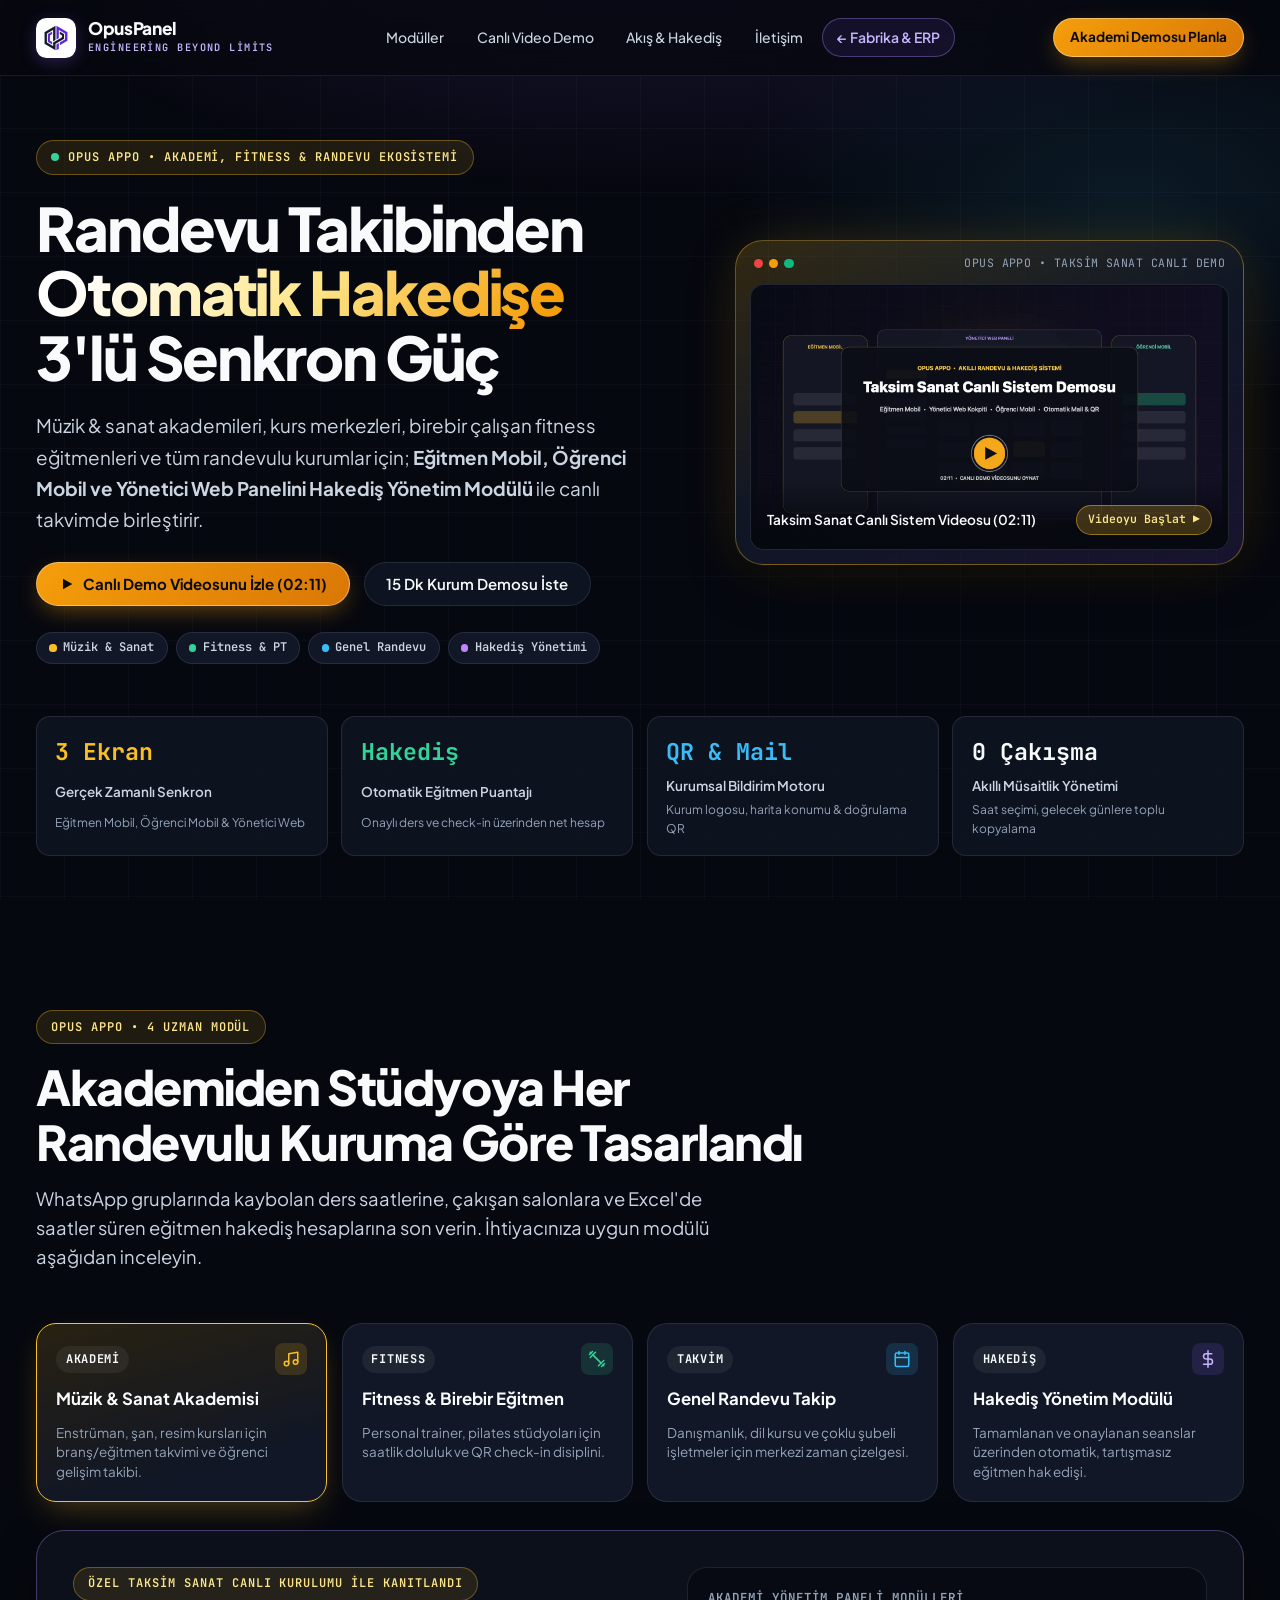
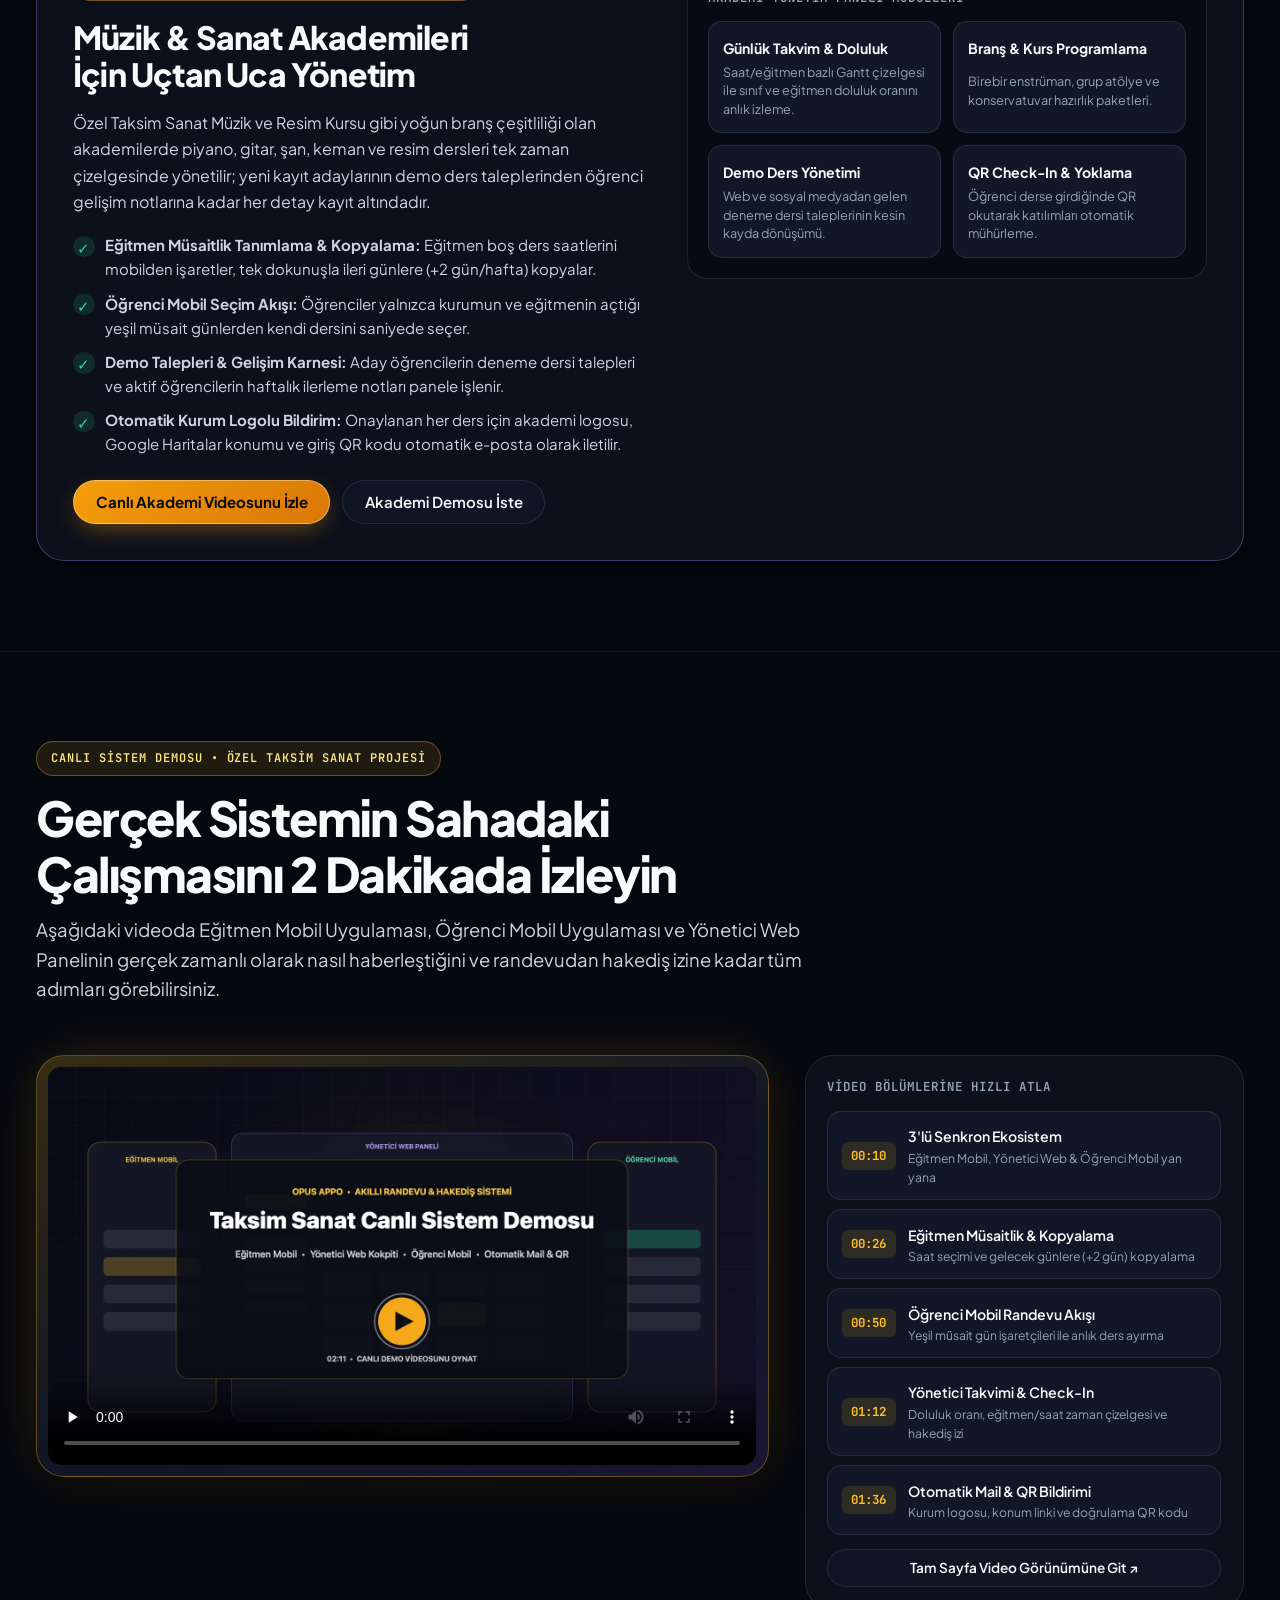
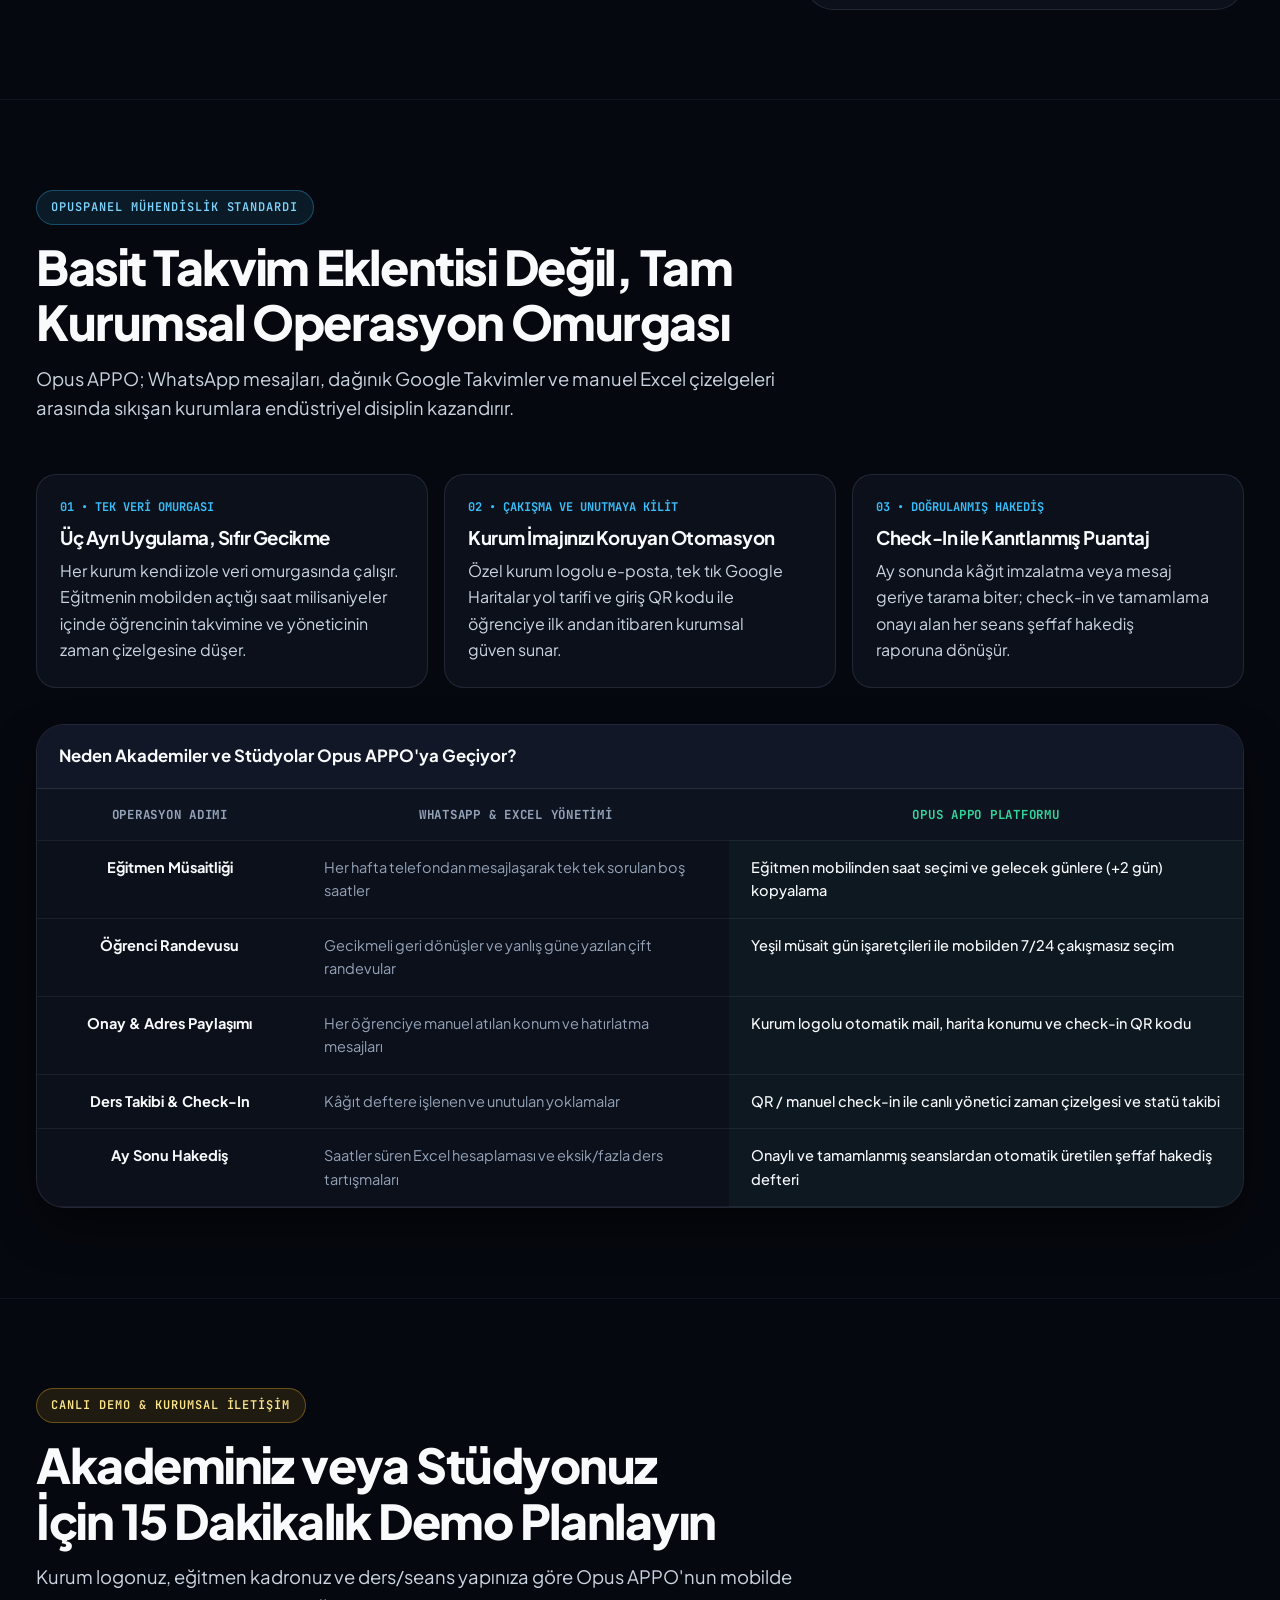
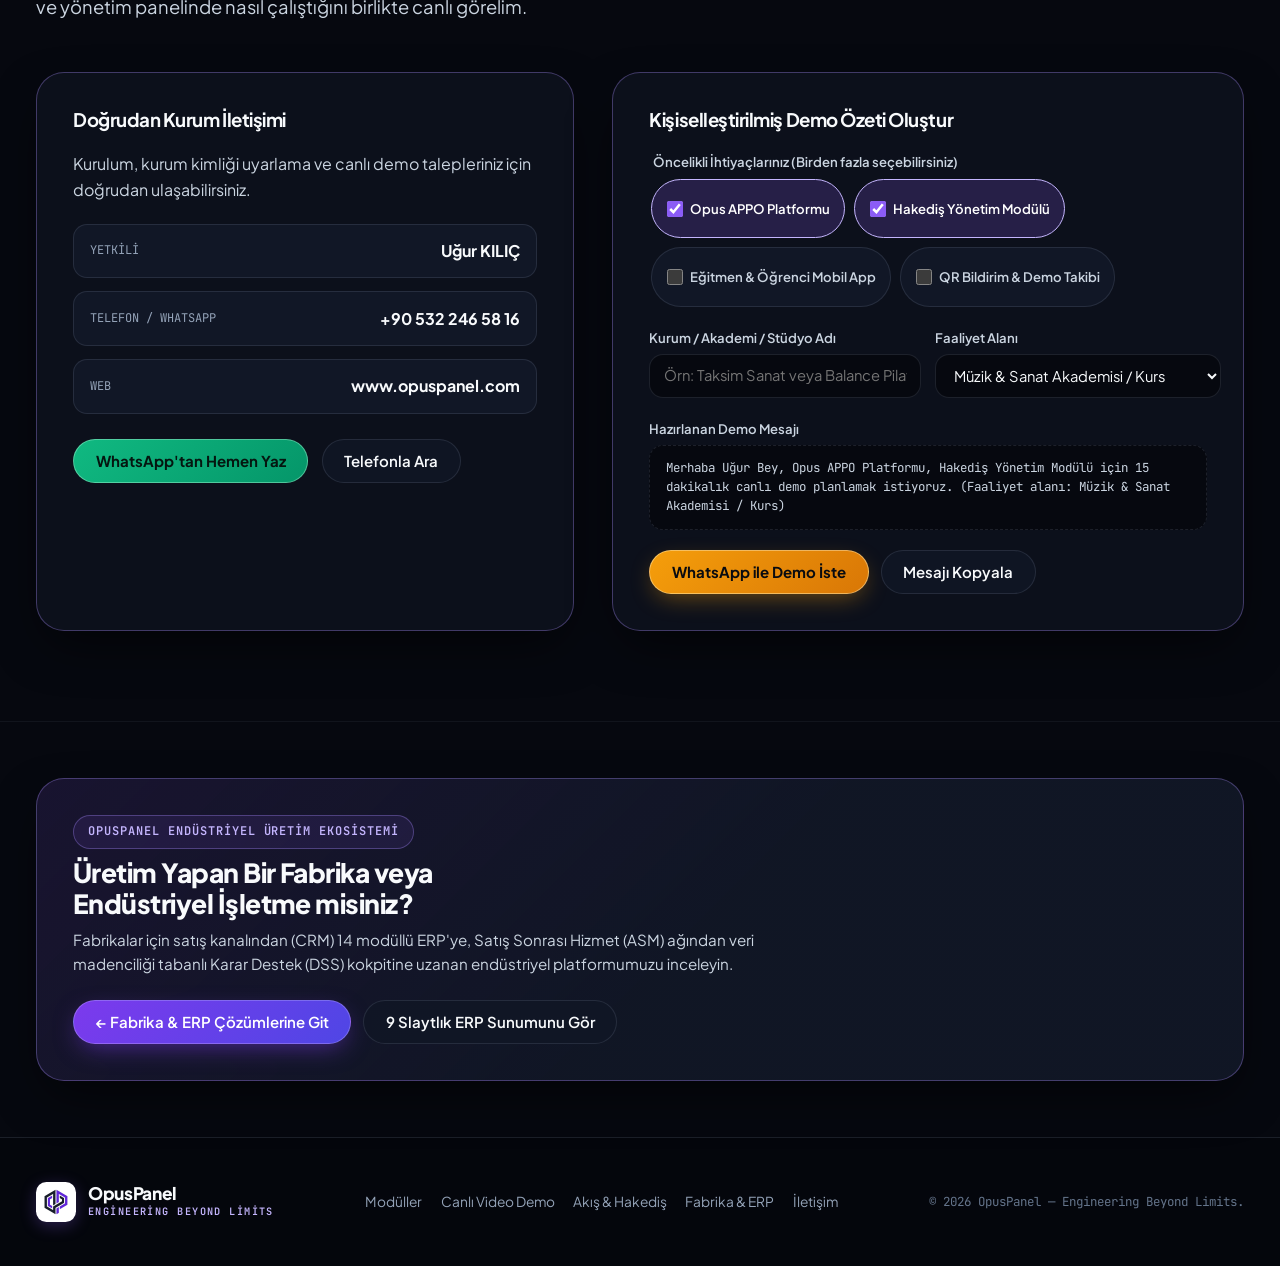
==== appo/index.html @ 7ba893b3 "Split factory ERP and Opus APPO landings, update slogan and architecture copy" ====
<!DOCTYPE html>
<html lang="tr">
<head>
  <meta charset="UTF-8">
  <meta name="viewport" content="width=device-width, initial-scale=1.0">
  <title>Opus APPO — Akademi, Fitness &amp; Kurumlar İçin Randevu ve Hakediş Platformu</title>
  <meta name="description" content="OpusPanel Opus APPO (Engineering Beyond Limits): Müzik ve sanat akademileri, kurslar, fitness eğitmenleri ve randevulu kurumlar için Eğitmen Mobil, Öğrenci Mobil, Yönetici Takvimi ve Hakediş Yönetim Modülü.">
  <meta name="theme-color" content="#06080f">
  <meta property="og:title" content="Opus APPO — Randevu Takibi &amp; Hakediş Platformu | OpusPanel">
  <meta property="og:description" content="Taksim Sanat canlı projesinde kanıtlanan 3 katmanlı senkron mimari: Eğitmen Mobil, Öğrenci Mobil, Yönetici Paneli ve Otomatik Hakediş.">
  <meta property="og:type" content="website">
  <meta property="og:image" content="/assets/appo-demo-poster.webp">

  <link rel="icon" type="image/png" href="/assets/opus-emblem.png">
  <link rel="apple-touch-icon" href="/assets/opus-emblem.png">

  <link rel="preconnect" href="https://fonts.googleapis.com">
  <link rel="preconnect" href="https://fonts.gstatic.com" crossorigin>
  <link rel="stylesheet" href="https://fonts.googleapis.com/css2?family=JetBrains+Mono:wght@500;600;700&amp;family=Plus+Jakarta+Sans:wght@500;600;700;800&amp;display=swap">
  <link rel="stylesheet" href="/styles.css">
</head>
<body>
  <a href="#main-content" class="skip-link visually-hidden">Ana içeriğe geç</a>

  <!-- Fixed Shrinking Header -->
  <header class="site-header" id="siteHeader">
    <div class="header-inner">
      <a href="/appo" class="brand" aria-label="OpusPanel Opus APPO Ana Sayfa">
        <span class="brand-emblem">
          <img src="/assets/opus-emblem.webp" alt="" width="512" height="512" decoding="async">
        </span>
        <span class="brand-copy">
          <span class="brand-name">OpusPanel</span>
          <span class="brand-tagline">Engineering Beyond Limits</span>
        </span>
      </a>

      <nav class="primary-nav" aria-label="Ana">
        <ul class="nav-list">
          <li><a href="#moduller" class="nav-link">Modüller</a></li>
          <li><a href="#video-demo" class="nav-link">Canlı Video Demo</a></li>
          <li><a href="#hakedis-mimarisi" class="nav-link">Akış &amp; Hakediş</a></li>
          <li><a href="#iletisim" class="nav-link">İletişim</a></li>
          <li><a href="/" class="nav-link nav-link--erp">← Fabrika &amp; ERP</a></li>
        </ul>
      </nav>

      <div class="header-actions">
        <a href="#iletisim" class="btn btn--amber btn--sm header-demo-btn">Akademi Demosu Planla</a>
        <button type="button" class="mobile-menu-btn" id="openMobileMenu" aria-label="Menüyü aç" aria-controls="mobileDrawer" aria-expanded="false">
          <svg width="22" height="22" viewBox="0 0 24 24" fill="none" stroke="currentColor" stroke-width="2" stroke-linecap="round" aria-hidden="true">
            <line x1="4" y1="7" x2="20" y2="7"></line>
            <line x1="4" y1="12" x2="20" y2="12"></line>
            <line x1="4" y1="17" x2="20" y2="17"></line>
          </svg>
        </button>
      </div>
    </div>
  </header>

  <!-- Mobile Navigation Drawer Dialog -->
  <dialog id="mobileDrawer" class="mobile-drawer" closedby="any" aria-labelledby="drawerTitle">
    <div class="drawer-head">
      <span id="drawerTitle" class="brand-name">Opus APPO Menü</span>
      <button type="button" class="btn btn--ghost btn--sm" id="closeMobileMenu" aria-label="Menüyü kapat">Kapat</button>
    </div>
    <nav aria-label="Mobil">
      <ul class="drawer-nav">
        <li><a href="#moduller" data-drawer-link>Opus APPO Modülleri <span>→</span></a></li>
        <li><a href="#video-demo" data-drawer-link>Taksim Sanat Canlı Video <span>→</span></a></li>
        <li><a href="#hakedis-mimarisi" data-drawer-link>3'lü Sistem &amp; Hakediş <span>→</span></a></li>
        <li><a href="#iletisim" data-drawer-link>15 Dk Canlı Demo <span>→</span></a></li>
        <li><a href="/" class="drawer-switch drawer-switch--erp" data-drawer-link>← Fabrika &amp; ERP Çözümleri <span>↗</span></a></li>
      </ul>
    </nav>
  </dialog>

  <main id="main-content" tabindex="-1">
    <!-- Hero Section -->
    <section class="hero" id="hero">
      <div class="container">
        <div class="hero-grid">
          <div class="hero-content">
            <div class="eyebrow eyebrow--amber">
              <span class="pulse-dot" aria-hidden="true"></span>
              <span>Opus APPO • Akademi, Fitness &amp; Randevu Ekosistemi</span>
            </div>

            <h1 class="hero-title">
              Randevu Takibinden <span class="gradient-text gradient-text--amber">Otomatik Hakedişe</span> 3'lü Senkron Güç
            </h1>

            <p class="hero-lead">
              Müzik &amp; sanat akademileri, kurs merkezleri, birebir çalışan fitness eğitmenleri ve tüm randevulu kurumlar için; <strong>Eğitmen Mobil, Öğrenci Mobil ve Yönetici Web Panelini Hakediş Yönetim Modülü</strong> ile canlı takvimde birleştirir.
            </p>

            <div class="hero-actions">
              <a href="#video-demo" class="btn btn--amber">
                <svg width="16" height="16" viewBox="0 0 24 24" fill="currentColor" aria-hidden="true">
                  <polygon points="6 4 20 12 6 20 6 4"></polygon>
                </svg>
                <span>Canlı Demo Videosunu İzle (02:11)</span>
              </a>
              <a href="#iletisim" class="btn btn--ghost">
                <span>15 Dk Kurum Demosu İste</span>
              </a>
            </div>

            <ul class="hero-solution-pills" aria-label="Opus APPO modül kısayolları">
              <li>
                <a href="#moduller" class="mini-pill" data-jump-solution="akademi">
                  <span class="mini-pill-dot" style="background: #fbbf24;" aria-hidden="true"></span>Müzik &amp; Sanat
                </a>
              </li>
              <li>
                <a href="#moduller" class="mini-pill" data-jump-solution="fitness">
                  <span class="mini-pill-dot" style="background: #34d399;" aria-hidden="true"></span>Fitness &amp; PT
                </a>
              </li>
              <li>
                <a href="#moduller" class="mini-pill" data-jump-solution="randevu">
                  <span class="mini-pill-dot" style="background: #38bdf8;" aria-hidden="true"></span>Genel Randevu
                </a>
              </li>
              <li>
                <a href="#moduller" class="mini-pill" data-jump-solution="hakedis">
                  <span class="mini-pill-dot" style="background: #c084fc;" aria-hidden="true"></span>Hakediş Yönetimi
                </a>
              </li>
            </ul>
          </div>

          <div class="hero-stage">
            <div class="hero-frame hero-frame--amber">
              <div class="hero-frame-bar">
                <div class="window-dots" aria-hidden="true">
                  <span></span><span></span><span></span>
                </div>
                <span class="frame-caption">OPUS APPO • TAKSİM SANAT CANLI DEMO</span>
              </div>
              <button type="button" class="hero-slide-trigger" id="heroPlayAppo" aria-label="Taksim Sanat Opus APPO demo videosunu oynat">
                <img
                  src="/assets/appo-demo-poster.webp"
                  alt="Özel Taksim Sanat Müzik ve Resim Kursu için çalışan Opus APPO Yönetici Web Paneli, Eğitmen Mobil ve Öğrenci Mobil ekranları"
                  width="1600"
                  height="900"
                  fetchpriority="high"
                  loading="eager"
                  decoding="sync"
                >
                <span class="hero-slide-overlay">
                  <span class="hero-slide-overlay-label">Taksim Sanat Canlı Sistem Videosu (02:11)</span>
                  <span class="hero-slide-overlay-tag hero-slide-overlay-tag--amber">Videoyu Başlat ▶</span>
                </span>
              </button>
            </div>
          </div>
        </div>

        <!-- Academy Telemetry Strip -->
        <ul class="telemetry-strip" aria-label="Opus APPO öne çıkan yetenekler">
          <li class="telemetry-card">
            <span class="telemetry-val" style="color: var(--opus-amber);">3 Ekran</span>
            <span class="telemetry-label">Gerçek Zamanlı Senkron</span>
            <span class="telemetry-sub">Eğitmen Mobil, Öğrenci Mobil &amp; Yönetici Web</span>
          </li>
          <li class="telemetry-card">
            <span class="telemetry-val" style="color: var(--opus-emerald);">Hakediş</span>
            <span class="telemetry-label">Otomatik Eğitmen Puantajı</span>
            <span class="telemetry-sub">Onaylı ders ve check-in üzerinden net hesap</span>
          </li>
          <li class="telemetry-card">
            <span class="telemetry-val" style="color: var(--opus-cyan);">QR &amp; Mail</span>
            <span class="telemetry-label">Kurumsal Bildirim Motoru</span>
            <span class="telemetry-sub">Kurum logosu, harita konumu &amp; doğrulama QR</span>
          </li>
          <li class="telemetry-card">
            <span class="telemetry-val">0 Çakışma</span>
            <span class="telemetry-label">Akıllı Müsaitlik Yönetimi</span>
            <span class="telemetry-sub">Saat seçimi, gelecek günlere toplu kopyalama</span>
          </li>
        </ul>
      </div>
    </section>

    <!-- Modüller & Kullanım Senaryoları Section -->
    <section class="section" id="moduller">
      <div class="container">
        <header class="section-header reveal-on-scroll">
          <div class="eyebrow eyebrow--amber">Opus APPO • 4 Uzman Modül</div>
          <h2 class="section-title">Akademiden Stüdyoya Her Randevulu Kuruma Göre Tasarlandı</h2>
          <p class="section-lead">
            WhatsApp gruplarında kaybolan ders saatlerine, çakışan salonlara ve Excel'de saatler süren eğitmen hakediş hesaplarına son verin. İhtiyacınıza uygun modülü aşağıdan inceleyin.
          </p>
        </header>

        <div class="solutions-grid" role="tablist" aria-label="Opus APPO Modülleri">
          <button type="button" class="solution-tab" role="tab" id="tab-akademi" aria-selected="true" aria-controls="panel-akademi" data-solution="akademi" data-accent="amber">
            <span class="solution-tab-top">
              <span class="solution-code">AKADEMİ</span>
              <span class="solution-tab-icon" aria-hidden="true">
                <svg width="18" height="18" viewBox="0 0 24 24" fill="none" stroke="currentColor" stroke-width="2" stroke-linecap="round" stroke-linejoin="round"><path d="M9 18V5l12-2v13"/><circle cx="6" cy="18" r="3"/><circle cx="18" cy="16" r="3"/></svg>
              </span>
            </span>
            <span class="solution-tab-title">Müzik &amp; Sanat Akademisi</span>
            <span class="solution-tab-desc">Enstrüman, şan, resim kursları için branş/eğitmen takvimi ve öğrenci gelişim takibi.</span>
          </button>

          <button type="button" class="solution-tab" role="tab" id="tab-fitness" aria-selected="false" aria-controls="panel-fitness" data-solution="fitness" data-accent="emerald">
            <span class="solution-tab-top">
              <span class="solution-code">FITNESS</span>
              <span class="solution-tab-icon" aria-hidden="true">
                <svg width="18" height="18" viewBox="0 0 24 24" fill="none" stroke="currentColor" stroke-width="2" stroke-linecap="round" stroke-linejoin="round"><path d="M6.5 6.5 17.5 17.5"/><path d="m21 21-1-1"/><path d="m3 3 1 1"/><path d="m18 22 4-4"/><path d="m2 6 4-4"/><path d="m3 10 7-7"/><path d="m14 21 7-7"/></svg>
              </span>
            </span>
            <span class="solution-tab-title">Fitness &amp; Birebir Eğitmen</span>
            <span class="solution-tab-desc">Personal trainer, pilates stüdyoları için saatlik doluluk ve QR check-in disiplini.</span>
          </button>

          <button type="button" class="solution-tab" role="tab" id="tab-randevu" aria-selected="false" aria-controls="panel-randevu" data-solution="randevu" data-accent="cyan">
            <span class="solution-tab-top">
              <span class="solution-code">TAKVİM</span>
              <span class="solution-tab-icon" aria-hidden="true">
                <svg width="18" height="18" viewBox="0 0 24 24" fill="none" stroke="currentColor" stroke-width="2" stroke-linecap="round" stroke-linejoin="round"><rect x="3" y="4" width="18" height="18" rx="2"/><line x1="16" y1="2" x2="16" y2="6"/><line x1="8" y1="2" x2="8" y2="6"/><line x1="3" y1="10" x2="21" y2="10"/></svg>
              </span>
            </span>
            <span class="solution-tab-title">Genel Randevu Takip</span>
            <span class="solution-tab-desc">Danışmanlık, dil kursu ve çoklu şubeli işletmeler için merkezi zaman çizelgesi.</span>
          </button>

          <button type="button" class="solution-tab" role="tab" id="tab-hakedis" aria-selected="false" aria-controls="panel-hakedis" data-solution="hakedis" data-accent="violet">
            <span class="solution-tab-top">
              <span class="solution-code">HAKEDİŞ</span>
              <span class="solution-tab-icon" aria-hidden="true">
                <svg width="18" height="18" viewBox="0 0 24 24" fill="none" stroke="currentColor" stroke-width="2" stroke-linecap="round" stroke-linejoin="round"><line x1="12" y1="1" x2="12" y2="23"/><path d="M17 5H9.5a3.5 3.5 0 0 0 0 7h5a3.5 3.5 0 0 1 0 7H6"/></svg>
              </span>
            </span>
            <span class="solution-tab-title">Hakediş Yönetim Modülü</span>
            <span class="solution-tab-desc">Tamamlanan ve onaylanan seanslar üzerinden otomatik, tartışmasız eğitmen hak edişi.</span>
          </button>
        </div>

        <!-- Tabpanels -->
        <article class="blueprint-panel" role="tabpanel" id="panel-akademi" aria-labelledby="tab-akademi">
          <div class="blueprint-grid">
            <div class="blueprint-info">
              <div class="eyebrow eyebrow--amber">Özel Taksim Sanat Canlı Kurulumu ile Kanıtlandı</div>
              <h3 class="blueprint-title">Müzik &amp; Sanat Akademileri İçin Uçtan Uca Yönetim</h3>
              <p class="blueprint-summary">
                Özel Taksim Sanat Müzik ve Resim Kursu gibi yoğun branş çeşitliliği olan akademilerde piyano, gitar, şan, keman ve resim dersleri tek zaman çizelgesinde yönetilir; yeni kayıt adaylarının demo ders taleplerinden öğrenci gelişim notlarına kadar her detay kayıt altındadır.
              </p>
              <ul class="blueprint-features">
                <li><span class="check-mark" aria-hidden="true">✓</span><span><strong>Eğitmen Müsaitlik Tanımlama &amp; Kopyalama:</strong> Eğitmen boş ders saatlerini mobilden işaretler, tek dokunuşla ileri günlere (+2 gün/hafta) kopyalar.</span></li>
                <li><span class="check-mark" aria-hidden="true">✓</span><span><strong>Öğrenci Mobil Seçim Akışı:</strong> Öğrenciler yalnızca kurumun ve eğitmenin açtığı yeşil müsait günlerden kendi dersini saniyede seçer.</span></li>
                <li><span class="check-mark" aria-hidden="true">✓</span><span><strong>Demo Talepleri &amp; Gelişim Karnesi:</strong> Aday öğrencilerin deneme dersi talepleri ve aktif öğrencilerin haftalık ilerleme notları panele işlenir.</span></li>
                <li><span class="check-mark" aria-hidden="true">✓</span><span><strong>Otomatik Kurum Logolu Bildirim:</strong> Onaylanan her ders için akademi logosu, Google Haritalar konumu ve giriş QR kodu otomatik e-posta olarak iletilir.</span></li>
              </ul>
              <div class="blueprint-actions">
                <a href="#video-demo" class="btn btn--amber">Canlı Akademi Videosunu İzle</a>
                <a href="#iletisim" class="btn btn--ghost" data-select-demo="Opus APPO Platformu">Akademi Demosu İste</a>
              </div>
            </div>
            <div class="blueprint-modules-box">
              <div class="blueprint-modules-heading">Akademi Yönetim Paneli Modülleri</div>
              <div class="module-cards">
                <div class="module-mini">
                  <div class="module-mini-title">Günlük Takvim &amp; Doluluk</div>
                  <div class="module-mini-text">Saat/eğitmen bazlı Gantt çizelgesi ile sınıf ve eğitmen doluluk oranını anlık izleme.</div>
                </div>
                <div class="module-mini">
                  <div class="module-mini-title">Branş &amp; Kurs Programlama</div>
                  <div class="module-mini-text">Birebir enstrüman, grup atölye ve konservatuvar hazırlık paketleri.</div>
                </div>
                <div class="module-mini">
                  <div class="module-mini-title">Demo Ders Yönetimi</div>
                  <div class="module-mini-text">Web ve sosyal medyadan gelen deneme dersi taleplerinin kesin kayda dönüşümü.</div>
                </div>
                <div class="module-mini">
                  <div class="module-mini-title">QR Check-In &amp; Yoklama</div>
                  <div class="module-mini-text">Öğrenci derse girdiğinde QR okutarak katılımları otomatik mühürleme.</div>
                </div>
              </div>
            </div>
          </div>
        </article>

        <article class="blueprint-panel" role="tabpanel" id="panel-fitness" aria-labelledby="tab-fitness" hidden>
          <div class="blueprint-grid">
            <div class="blueprint-info">
              <div class="eyebrow eyebrow--emerald">Personal Trainer &amp; Reformer Stüdyoları</div>
              <h3 class="blueprint-title">Fitness Eğitmenleri &amp; Stüdyolar İçin Akıllı Seans Takibi</h3>
              <p class="blueprint-summary">
                Birebir antrenman ve reformer pilates stüdyolarında telefon trafiğini sıfırlar. Üyeler mobil uygulamadan antrenörün müsait saatini görerek kendi randevusunu ayırır; antrenör ve stüdyo yöneticisi günlük seans listesini anlık takip eder.
              </p>
              <ul class="blueprint-features">
                <li><span class="check-mark" aria-hidden="true">✓</span><span><strong>Anlık Paket &amp; Seans Kontrolü:</strong> Üyenin kalan seans hakkı dolduğunda veya iptal penceresi geçtiğinde sistem kuralları otomatik işletir.</span></li>
                <li><span class="check-mark" aria-hidden="true">✓</span><span><strong>Antrenör Telefonunda Anında Plan:</strong> Eğitmen hafta sonu çalışacağı saatleri açıp tek tıkla ayın diğer haftalarına çoğaltır.</span></li>
                <li><span class="check-mark" aria-hidden="true">✓</span><span><strong>Geldi / Gelmedi / Tamamlandı Durumu:</strong> Manuel check-in veya kapı QR okutmasıyla seans gerçekleşme durumu kesinleşir.</span></li>
                <li><span class="check-mark" aria-hidden="true">✓</span><span><strong>PT Hakedişine Doğrudan Akış:</strong> İptal edilen veya yapılmayan dersler karışmaz; yalnızca gerçekleşen seanslar hakedişe yansır.</span></li>
              </ul>
              <div class="blueprint-actions">
                <a href="#video-demo" class="btn btn--emerald">Eğitmen Akışını Videoda Gör (00:26)</a>
                <a href="#iletisim" class="btn btn--ghost" data-select-demo="Eğitmen &amp; Öğrenci Mobil App">Stüdyo Demosu İste</a>
              </div>
            </div>
            <div class="blueprint-modules-box">
              <div class="blueprint-modules-heading">Stüdyo &amp; PT Sahası Yetenekleri</div>
              <div class="module-cards">
                <div class="module-mini">
                  <div class="module-mini-title">Hızlı Müsaitlik Şablonu</div>
                  <div class="module-mini-text">Antrenör yoğunluk saatlerine göre esnek 30/45/60 dakikalık slot üretimi.</div>
                </div>
                <div class="module-mini">
                  <div class="module-mini-title">Üye Kendi Kendine Randevu</div>
                  <div class="module-mini-text">Gece yarısı bile WhatsApp yazışması olmadan ertesi güne boş seans ayırtma.</div>
                </div>
                <div class="module-mini">
                  <div class="module-mini-title">Antrenör &amp; Stüdyo Payı</div>
                  <div class="module-mini-text">Birebir ve düet seanslar için farklı prim/hakediş oranları tanımlama.</div>
                </div>
                <div class="module-mini">
                  <div class="module-mini-title">Konum &amp; Hatırlatma Bildirimi</div>
                  <div class="module-mini-text">Seans onayında stüdyo adresi, harita linki ve QR bilet otomatik gönderimi.</div>
                </div>
              </div>
            </div>
          </div>
        </article>

        <article class="blueprint-panel" role="tabpanel" id="panel-randevu" aria-labelledby="tab-randevu" hidden>
          <div class="blueprint-grid">
            <div class="blueprint-info">
              <div class="eyebrow eyebrow--cyan">Merkezi Operasyon Kokpiti • Genel Randevu Sistemi</div>
              <h3 class="blueprint-title">Çoklu Oda, Uzman &amp; Şube İçin Çakışmasız Randevu Takvimi</h3>
              <p class="blueprint-summary">
                Özel eğitim kurumları, dil kursları, danışmanlık ofisleri veya randevuyla hizmet veren tüm işletmeler için tasarlanmış yönetim ekranı: tüm uzmanların günlük akışı renkli statü etiketleriyle tek ekranda görünür.
              </p>
              <ul class="blueprint-features">
                <li><span class="check-mark" aria-hidden="true">✓</span><span><strong>Zaman Çizelgesi &amp; Durum Filtreleme:</strong> Onaylandı, Beklemede, Check-in Yapıldı veya Tamamlandı statüleriyle anlık filtreleme.</span></li>
                <li><span class="check-mark" aria-hidden="true">✓</span><span><strong>Rol Bazlı Güvenli Yetkilendirme:</strong> Yönetici tüm şube/odaları görürken, her uzman yalnızca kendi takvimini ve hakedişini izler.</span></li>
                <li><span class="check-mark" aria-hidden="true">✓</span><span><strong>Tek Tık Manuel Düzenleme:</strong> Acil durumda yönetici panelden ders saatini kaydırabilir veya yedek eğitmen atayabilir.</span></li>
                <li><span class="check-mark" aria-hidden="true">✓</span><span><strong>Markalı Bildirim Şablonu:</strong> Kurum logosu ve kimliğiyle özelleşmiş profesyonel e-posta onayları.</span></li>
              </ul>
              <div class="blueprint-actions">
                <a href="#video-demo" class="btn btn--primary">Yönetici Takvimini Gör (01:12)</a>
                <a href="#iletisim" class="btn btn--ghost" data-select-demo="QR Bildirim &amp; Demo Takibi">Kurumsal Takvim Demosu İste</a>
              </div>
            </div>
            <div class="blueprint-modules-box">
              <div class="blueprint-modules-heading">Yönetim Paneli Kontrol Araçları</div>
              <div class="module-cards">
                <div class="module-mini">
                  <div class="module-mini-title">Çakışma Engelleyici Motor</div>
                  <div class="module-mini-text">Aynı eğitmen, aynı üye veya aynı derslik için eşzamanlı çift rezervasyon kilidi.</div>
                </div>
                <div class="module-mini">
                  <div class="module-mini-title">Aylık &amp; Günlük Doluluk Analizi</div>
                  <div class="module-mini-text">Hangi gün ve saatlerin verimli, hangi slotların boş kaldığını görsel izleme.</div>
                </div>
                <div class="module-mini">
                  <div class="module-mini-title">Öğrenci / Danışan Kartı</div>
                  <div class="module-mini-text">Geçmiş tüm randevular, gelişim notları ve iletişim bilgileri tek pencerede.</div>
                </div>
                <div class="module-mini">
                  <div class="module-mini-title">İzole Kurum Omurgası</div>
                  <div class="module-mini-text">Her kurumun verisi kendi izole veritabanında yüksek hız ve gizlilikle saklanır.</div>
                </div>
              </div>
            </div>
          </div>
        </article>

        <article class="blueprint-panel" role="tabpanel" id="panel-hakedis" aria-labelledby="tab-hakedis" hidden>
          <div class="blueprint-grid">
            <div class="blueprint-info">
              <div class="eyebrow">Otomatik Finans &amp; Prim Hesabı • Sıfır Tartışma</div>
              <h3 class="blueprint-title">Hakediş Yönetim Modülü — Şeffaf ve Hatasız Ay Sonu Kapanışı</h3>
              <p class="blueprint-summary">
                Akademilerde ve spor stüdyolarında en çok zaman alan ve itiraza açık konu olan ay sonu eğitmen ödemelerini takvime doğrudan bağlar. Yapılan her check-in ve onaylanan her seans anında eğitmen hakediş defterine işlenir.
              </p>
              <ul class="blueprint-features">
                <li><span class="check-mark" aria-hidden="true">✓</span><span><strong>Check-In &amp; Tamamlama Bağlı Hesap:</strong> Yalnızca QR ile doğrulanan veya yönetici/eğitmen tarafından onaylanan dersler hakediş üretir.</span></li>
                <li><span class="check-mark" aria-hidden="true">✓</span><span><strong>Eğitmen &amp; Tarih Aralığı Bazlı Rapor:</strong> İstenen iki tarih arasındaki toplam ders sayısı, birim bedel ve net ödeme tutarı saniyede listelenir.</span></li>
                <li><span class="check-mark" aria-hidden="true">✓</span><span><strong>Karşılıklı Şeffaflık:</strong> Hem kurum yönetimi hem eğitmen kendi tamamladığı ders dökümünü net şekilde takip edebilir.</span></li>
                <li><span class="check-mark" aria-hidden="true">✓</span><span><strong>Kâğıt Puantaj &amp; Excel'e Son:</strong> Defter tutma, WhatsApp geçmişi tarama ve eksik/fazla saat tartışmaları ortadan kalkar.</span></li>
              </ul>
              <div class="blueprint-actions">
                <a href="#video-demo" class="btn btn--primary">Hakediş İzini Videoda Gör</a>
                <a href="#iletisim" class="btn btn--ghost" data-select-demo="Hakediş Yönetim Modülü">Hakediş Modülü Demosu İste</a>
              </div>
            </div>
            <div class="blueprint-modules-box">
              <div class="blueprint-modules-heading">Hakediş Disiplini İş Akışı</div>
              <div class="module-cards">
                <div class="module-mini">
                  <div class="module-mini-title">1. Gerçekleşen Ders Kanıtı</div>
                  <div class="module-mini-text">QR doğrulama veya panel check-in onayı olmadan ders hakediş havuzuna girmez.</div>
                </div>
                <div class="module-mini">
                  <div class="module-mini-title">2. Branş / Ders Tipi Esnekliği</div>
                  <div class="module-mini-text">Birebir ders, deneme dersi veya grup seansı için kurum kurallarına uygun izleme.</div>
                </div>
                <div class="module-mini">
                  <div class="module-mini-title">3. Anlık Dönem Özeti</div>
                  <div class="module-mini-text">Ay ortasında bile hangi eğitmenin kaç ders tamamladığı anlık raporlanır.</div>
                </div>
                <div class="module-mini">
                  <div class="module-mini-title">4. Denetlenebilir Tarihçe</div>
                  <div class="module-mini-text">Her randevu değişikliği, iptal zamanı ve onaylayan kişi kayıt altında kalır.</div>
                </div>
              </div>
            </div>
          </div>
        </article>
      </div>
    </section>

    <!-- Taksim Sanat Canlı Demo Videosu -->
    <section class="section" id="video-demo">
      <div class="container">
        <header class="section-header reveal-on-scroll">
          <div class="eyebrow eyebrow--amber">Canlı Sistem Demosu • Özel Taksim Sanat Projesi</div>
          <h2 class="section-title">Gerçek Sistemin Sahadaki Çalışmasını 2 Dakikada İzleyin</h2>
          <p class="section-lead">
            Aşağıdaki videoda Eğitmen Mobil Uygulaması, Öğrenci Mobil Uygulaması ve Yönetici Web Panelinin gerçek zamanlı olarak nasıl haberleştiğini ve randevudan hakediş izine kadar tüm adımları görebilirsiniz.
          </p>
        </header>

        <div class="appo-showcase">
          <div class="video-shell">
            <div class="video-inner">
              <video
                id="appoVideo"
                controls
                playsinline
                preload="none"
                width="1920"
                height="1080"
                poster="/assets/appo-demo-poster.webp"
              >
                <source src="/videos/OpusPanelDemo.mp4" type="video/mp4">
                Tarayıcınız video etiketini desteklemiyor. <a href="/videos/OpusPanelDemo.mp4">Demo videosunu buradan açabilirsiniz.</a>
              </video>
            </div>
          </div>

          <aside class="chapters-panel" aria-label="Video sahne bölümleri">
            <div class="blueprint-modules-heading">Video Bölümlerine Hızlı Atla</div>
            <div class="chapters-list">
              <button type="button" class="chapter-btn" data-seek="10" aria-pressed="false">
                <span class="chapter-time">00:10</span>
                <span>
                  <span class="chapter-title">3'lü Senkron Ekosistem</span>
                  <span class="chapter-sub">Eğitmen Mobil, Yönetici Web &amp; Öğrenci Mobil yan yana</span>
                </span>
              </button>
              <button type="button" class="chapter-btn" data-seek="26" aria-pressed="false">
                <span class="chapter-time">00:26</span>
                <span>
                  <span class="chapter-title">Eğitmen Müsaitlik &amp; Kopyalama</span>
                  <span class="chapter-sub">Saat seçimi ve gelecek günlere (+2 gün) kopyalama</span>
                </span>
              </button>
              <button type="button" class="chapter-btn" data-seek="50" aria-pressed="false">
                <span class="chapter-time">00:50</span>
                <span>
                  <span class="chapter-title">Öğrenci Mobil Randevu Akışı</span>
                  <span class="chapter-sub">Yeşil müsait gün işaretçileri ile anlık ders ayırma</span>
                </span>
              </button>
              <button type="button" class="chapter-btn" data-seek="72" aria-pressed="false">
                <span class="chapter-time">01:12</span>
                <span>
                  <span class="chapter-title">Yönetici Takvimi &amp; Check-In</span>
                  <span class="chapter-sub">Doluluk oranı, eğitmen/saat zaman çizelgesi ve hakediş izi</span>
                </span>
              </button>
              <button type="button" class="chapter-btn" data-seek="96" aria-pressed="false">
                <span class="chapter-time">01:36</span>
                <span>
                  <span class="chapter-title">Otomatik Mail &amp; QR Bildirimi</span>
                  <span class="chapter-sub">Kurum logosu, konum linki ve doğrulama QR kodu</span>
                </span>
              </button>
            </div>
            <a href="/demovideo" class="btn btn--ghost btn--sm">Tam Sayfa Video Görünümüne Git ↗</a>
          </aside>
        </div>
      </div>
    </section>

    <!-- Mimari Fark & Karşılaştırma -->
    <section class="section" id="hakedis-mimarisi">
      <div class="container">
        <header class="section-header reveal-on-scroll">
          <div class="eyebrow eyebrow--cyan">OpusPanel Mühendislik Standardı</div>
          <h2 class="section-title">Basit Takvim Eklentisi Değil, Tam Kurumsal Operasyon Omurgası</h2>
          <p class="section-lead">
            Opus APPO; WhatsApp mesajları, dağınık Google Takvimler ve manuel Excel çizelgeleri arasında sıkışan kurumlara endüstriyel disiplin kazandırır.
          </p>
        </header>

        <ul class="principles-grid">
          <li class="principle-card">
            <span class="principle-badge">01 • TEK VERİ OMURGASI</span>
            <h3>Üç Ayrı Uygulama, Sıfır Gecikme</h3>
            <p class="blueprint-summary">Her kurum kendi izole veri omurgasında çalışır. Eğitmenin mobilden açtığı saat milisaniyeler içinde öğrencinin takvimine ve yöneticinin zaman çizelgesine düşer.</p>
          </li>
          <li class="principle-card">
            <span class="principle-badge">02 • ÇAKIŞMA VE UNUTMAYA KİLİT</span>
            <h3>Kurum İmajınızı Koruyan Otomasyon</h3>
            <p class="blueprint-summary">Özel kurum logolu e-posta, tek tık Google Haritalar yol tarifi ve giriş QR kodu ile öğrenciye ilk andan itibaren kurumsal güven sunar.</p>
          </li>
          <li class="principle-card">
            <span class="principle-badge">03 • DOĞRULANMIŞ HAKEDİŞ</span>
            <h3>Check-In ile Kanıtlanmış Puantaj</h3>
            <p class="blueprint-summary">Ay sonunda kâğıt imzalatma veya mesaj geriye tarama biter; check-in ve tamamlama onayı alan her seans şeffaf hakediş raporuna dönüşür.</p>
          </li>
        </ul>

        <div class="table-wrap">
          <table class="compare-table">
            <caption>Neden Akademiler ve Stüdyolar Opus APPO'ya Geçiyor?</caption>
            <thead>
              <tr>
                <th scope="col">Operasyon Adımı</th>
                <th scope="col">WhatsApp &amp; Excel Yönetimi</th>
                <th scope="col" class="col-opus">Opus APPO Platformu</th>
              </tr>
            </thead>
            <tbody>
              <tr>
                <th scope="row">Eğitmen Müsaitliği</th>
                <td class="cell-legacy">Her hafta telefondan mesajlaşarak tek tek sorulan boş saatler</td>
                <td class="cell-opus">Eğitmen mobilinden saat seçimi ve gelecek günlere (+2 gün) kopyalama</td>
              </tr>
              <tr>
                <th scope="row">Öğrenci Randevusu</th>
                <td class="cell-legacy">Gecikmeli geri dönüşler ve yanlış güne yazılan çift randevular</td>
                <td class="cell-opus">Yeşil müsait gün işaretçileri ile mobilden 7/24 çakışmasız seçim</td>
              </tr>
              <tr>
                <th scope="row">Onay &amp; Adres Paylaşımı</th>
                <td class="cell-legacy">Her öğrenciye manuel atılan konum ve hatırlatma mesajları</td>
                <td class="cell-opus">Kurum logolu otomatik mail, harita konumu ve check-in QR kodu</td>
              </tr>
              <tr>
                <th scope="row">Ders Takibi &amp; Check-In</th>
                <td class="cell-legacy">Kâğıt deftere işlenen ve unutulan yoklamalar</td>
                <td class="cell-opus">QR / manuel check-in ile canlı yönetici zaman çizelgesi ve statü takibi</td>
              </tr>
              <tr>
                <th scope="row">Ay Sonu Hakediş</th>
                <td class="cell-legacy">Saatler süren Excel hesaplaması ve eksik/fazla ders tartışmaları</td>
                <td class="cell-opus">Onaylı ve tamamlanmış seanslardan otomatik üretilen şeffaf hakediş defteri</td>
              </tr>
            </tbody>
          </table>
        </div>
      </div>
    </section>

    <!-- İletişim & 15 Dakikalık Opus APPO Demo Planlayıcı -->
    <section class="section" id="iletisim">
      <div class="container">
        <header class="section-header reveal-on-scroll">
          <div class="eyebrow eyebrow--amber">Canlı Demo &amp; Kurumsal İletişim</div>
          <h2 class="section-title">Akademiniz veya Stüdyonuz İçin 15 Dakikalık Demo Planlayın</h2>
          <p class="section-lead">
            Kurum logonuz, eğitmen kadronuz ve ders/seans yapınıza göre Opus APPO'nun mobilde ve yönetim panelinde nasıl çalıştığını birlikte canlı görelim.
          </p>
        </header>

        <div class="contact-grid">
          <div class="contact-card">
            <h3>Doğrudan Kurum İletişimi</h3>
            <p class="blueprint-summary">
              Kurulum, kurum kimliği uyarlama ve canlı demo talepleriniz için doğrudan ulaşabilirsiniz.
            </p>
            <div class="contact-details">
              <div class="contact-row">
                <span class="contact-row-label">Yetkili</span>
                <span class="contact-row-val">Uğur KILIÇ</span>
              </div>
              <div class="contact-row">
                <span class="contact-row-label">Telefon / WhatsApp</span>
                <a href="tel:+905322465816" class="contact-row-val">+90 532 246 58 16</a>
              </div>
              <div class="contact-row">
                <span class="contact-row-label">Web</span>
                <a href="https://www.opuspanel.com/" class="contact-row-val">www.opuspanel.com</a>
              </div>
            </div>
            <div class="hero-actions">
              <a href="https://wa.me/905322465816" target="_blank" rel="noopener noreferrer" class="btn btn--emerald">WhatsApp'tan Hemen Yaz</a>
              <a href="tel:+905322465816" class="btn btn--ghost">Telefonla Ara</a>
            </div>
          </div>

          <form class="planner-card" id="demoPlannerForm" data-default-product="Opus APPO Platformu" novalidate>
            <h3>Kişiselleştirilmiş Demo Özeti Oluştur</h3>

            <fieldset class="field" style="border: 0; padding: 0;">
              <legend style="font-size: 0.82rem; font-weight: 600; color: var(--ink-secondary); margin-block-end: 0.45rem;">Öncelikli İhtiyaçlarınız (Birden fazla seçebilirsiniz)</legend>
              <div class="checkbox-pills" id="solutionCheckboxes">
                <label class="check-pill"><input type="checkbox" name="solutions" value="Opus APPO Platformu" checked>Opus APPO Platformu</label>
                <label class="check-pill"><input type="checkbox" name="solutions" value="Hakediş Yönetim Modülü" checked>Hakediş Yönetim Modülü</label>
                <label class="check-pill"><input type="checkbox" name="solutions" value="Eğitmen &amp; Öğrenci Mobil App">Eğitmen &amp; Öğrenci Mobil App</label>
                <label class="check-pill"><input type="checkbox" name="solutions" value="QR Bildirim &amp; Demo Takibi">QR Bildirim &amp; Demo Takibi</label>
              </div>
            </fieldset>

            <div class="form-row">
              <div class="field">
                <label for="companyName">Kurum / Akademi / Stüdyo Adı</label>
                <input type="text" id="companyName" name="companyName" autocomplete="organization" placeholder="Örn: Taksim Sanat veya Balance Pilates">
              </div>
              <div class="field">
                <label for="sectorType">Faaliyet Alanı</label>
                <select id="sectorType" name="sectorType">
                  <option value="Müzik &amp; Sanat Akademisi / Kurs">Müzik &amp; Sanat Akademisi / Kurs</option>
                  <option value="Fitness Stüdyosu / Birebir Eğitmen">Fitness Stüdyosu / Birebir Eğitmen</option>
                  <option value="Özel Ders &amp; Kurs Merkezi">Özel Ders &amp; Kurs Merkezi</option>
                  <option value="Danışmanlık / Randevulu Hizmet">Danışmanlık / Randevulu Hizmet</option>
                </select>
              </div>
            </div>

            <div class="field">
              <span id="briefPreviewLabel" style="font-size: 0.82rem; font-weight: 600; color: var(--ink-secondary);">Hazırlanan Demo Mesajı</span>
              <output class="brief-preview" id="briefPreview" aria-labelledby="briefPreviewLabel">
                Merhaba Uğur Bey, Opus APPO Platformu, Hakediş Yönetim Modülü için 15 dakikalık canlı demo planlamak istiyoruz. (Faaliyet alanı: Müzik &amp; Sanat Akademisi / Kurs)
              </output>
            </div>

            <div class="planner-actions">
              <button type="submit" class="btn btn--amber">WhatsApp ile Demo İste</button>
              <button type="button" class="btn btn--ghost" id="copyBriefBtn">Mesajı Kopyala</button>
              <span class="copy-status" id="copyStatus" aria-live="polite"></span>
            </div>
          </form>
        </div>
      </div>
    </section>

    <!-- Other Vertical Bridge: Industrial Factory Suite -->
    <section class="section vertical-bridge" aria-label="OpusPanel Fabrika ve Endüstriyel Çözümleri">
      <div class="container">
        <div class="bridge-card bridge-card--violet">
          <div class="bridge-copy">
            <div class="eyebrow">OpusPanel Endüstriyel Üretim Ekosistemi</div>
            <h2>Üretim Yapan Bir Fabrika veya Endüstriyel İşletme misiniz?</h2>
            <p>
              Fabrikalar için satış kanalından (CRM) 14 modüllü ERP'ye, Satış Sonrası Hizmet (ASM) ağından veri madenciliği tabanlı Karar Destek (DSS) kokpitine uzanan endüstriyel platformumuzu inceleyin.
            </p>
          </div>
          <div class="bridge-actions">
            <a href="/" class="btn btn--primary">← Fabrika &amp; ERP Çözümlerine Git</a>
            <a href="/#slayt-sunumu" class="btn btn--ghost">9 Slaytlık ERP Sunumunu Gör</a>
          </div>
        </div>
      </div>
    </section>
  </main>

  <footer class="site-footer">
    <div class="container">
      <div class="footer-inner">
        <a href="/appo" class="brand">
          <span class="brand-emblem">
            <img src="/assets/opus-emblem.webp" alt="" width="512" height="512" loading="lazy">
          </span>
          <span class="brand-copy">
            <span class="brand-name">OpusPanel</span>
            <span class="brand-tagline">Engineering Beyond Limits</span>
          </span>
        </a>

        <nav aria-label="Alt menü">
          <ul class="footer-links">
            <li><a href="#moduller">Modüller</a></li>
            <li><a href="#video-demo">Canlı Video Demo</a></li>
            <li><a href="#hakedis-mimarisi">Akış &amp; Hakediş</a></li>
            <li><a href="/">Fabrika &amp; ERP</a></li>
            <li><a href="#iletisim">İletişim</a></li>
          </ul>
        </nav>

        <p class="footer-copy">© 2026 OpusPanel — Engineering Beyond Limits.</p>
      </div>
    </div>
  </footer>

  <script defer src="/app.js"></script>
</body>
</html>
---- styles.css ----
/* ==========================================================================
   OpusPanel Corporate Design System
   Over Powered Engineering — Enterprise Industrial & Scheduling Suite
   ========================================================================== */

@layer reset, base, theme, layout, components, animations, utilities;

@layer theme {
  :root {
    color-scheme: dark;

    /* OkLab/OkLCH progressive gradient interpolation */
    --in-oklab: ;
    --in-oklch: ;

    /* Surface & Ink Palette */
    --bg-canvas: #06080f;
    --bg-elevated: #0c101b;
    --bg-surface: #111726;
    --bg-surface-hover: #161f33;
    --bg-glass: rgba(12, 16, 27, 0.78);

    --ink-primary: #f8fafc;
    --ink-secondary: #cbd5e1;
    --ink-muted: #94a3b8;
    --ink-faint: #64748b;

    /* Brand & Solution Accents (4.5:1+ readable accents on dark surfaces) */
    --opus-violet: #8b5cf6;
    --opus-violet-bright: #c4b5fd;
    --opus-violet-deep: #5b21b6;
    --opus-cyan: #38bdf8;
    --opus-emerald: #34d399;
    --opus-amber: #fbbf24;
    --opus-rose: #fb7185;

    /* Semantic UI Tokens */
    --border-subtle: rgba(148, 163, 184, 0.16);
    --border-strong: rgba(167, 139, 250, 0.34);
    --border-focus: #c4b5fd;

    --shadow-card: 0 20px 50px -12px rgba(0, 0, 0, 0.65);
    --shadow-glow-violet: 0 0 60px -12px rgba(139, 92, 246, 0.35);
    --shadow-glow-amber: 0 0 60px -14px rgba(251, 191, 36, 0.28);

    /* Typography */
    --font-sans: "Plus Jakarta Sans", -apple-system, BlinkMacSystemFont, "Segoe UI", Roboto, sans-serif;
    --font-mono: "JetBrains Mono", ui-monospace, "SF Mono", Menlo, Consolas, monospace;

    /* Radii & Spacing */
    --radius-sm: 0.5rem;
    --radius-md: 0.875rem;
    --radius-lg: 1.25rem;
    --radius-xl: 1.75rem;
    --radius-pill: 9999px;

    --header-height: 4.75rem;
    --container-max: 80rem;
    --gutter: clamp(1rem, 3vw, 2.25rem);

    /* Accent defaults for form controls */
    accent-color: var(--opus-violet);
  }

  @supports (linear-gradient(in oklab, white, black)) {
    :root {
      --in-oklab: in oklab;
      --in-oklch: in oklch;
    }
  }

  @media (forced-colors: active) {
    :root {
      --border-subtle: CanvasText;
      --border-strong: Highlight;
      --border-focus: Highlight;
      --opus-violet-bright: LinkText;
    }
  }
}

@layer reset {
  html {
    box-sizing: border-box;
    scroll-behavior: smooth;
    scroll-padding-top: calc(var(--header-height) + 1.25rem);
  }

  *,
  *::before,
  *::after {
    box-sizing: inherit;
  }

  body,
  h1,
  h2,
  h3,
  h4,
  p,
  figure,
  blockquote,
  dl,
  dd,
  ul,
  ol {
    margin: 0;
  }

  ul,
  ol {
    padding: 0;
    list-style: none;
  }

  img,
  picture,
  svg,
  video {
    display: block;
    max-inline-size: 100%;
  }

  button,
  input,
  select,
  textarea {
    font: inherit;
    color: inherit;
  }

  @media (prefers-reduced-motion: reduce) {
    html {
      scroll-behavior: auto;
    }
  }
}

@layer base {
  body {
    background-color: var(--bg-canvas);
    color: var(--ink-primary);
    font-family: var(--font-sans);
    font-size: 1rem;
    line-height: 1.6;
    text-align: start;
    overflow-x: clip;
    padding-block-start: var(--header-height);
    -webkit-font-smoothing: antialiased;
  }

  /* Precision blueprint backdrop */
  body::before {
    content: "";
    position: fixed;
    inset: 0;
    z-index: -2;
    pointer-events: none;
    background-image:
      radial-gradient(ellipse 75% 45% at 50% -10%, rgba(139, 92, 246, 0.18), transparent 70%),
      radial-gradient(ellipse 45% 35% at 88% 22%, rgba(56, 189, 248, 0.10), transparent 70%),
      linear-gradient(to right, rgba(148, 163, 184, 0.04) 1px, transparent 1px),
      linear-gradient(to bottom, rgba(148, 163, 184, 0.04) 1px, transparent 1px);
    background-size: 100% 100%, 100% 100%, 4rem 4rem, 4rem 4rem;
  }

  ::selection {
    background: rgba(139, 92, 246, 0.35);
    color: #ffffff;
  }

  h1,
  h2,
  h3,
  h4 {
    color: var(--ink-primary);
    font-weight: 700;
    letter-spacing: -0.025em;
    line-height: 1.15;
    text-wrap: balance;
  }

  p {
    text-wrap: pretty;
    overflow-wrap: break-word;
  }

  a {
    color: inherit;
    text-decoration: none;
  }

  button {
    cursor: pointer;
    background: none;
    border: 0;
  }

  :where(a:any-link, button, input, select, textarea, summary, [tabindex]):focus-visible {
    outline: 3px solid var(--border-focus);
    outline-offset: 3px;
  }

  @media (pointer: coarse) {
    :where(a, button) {
      min-block-size: 2.75rem;
    }
  }
}

@layer layout {
  .container {
    inline-size: min(100% - (var(--gutter) * 2), var(--container-max));
    margin-inline: auto;
  }

  .section {
    padding-block: clamp(3.75rem, 7vw, 6.5rem);
    position: relative;
  }

  .section + .section {
    border-block-start: 1px solid rgba(148, 163, 184, 0.08);
  }

  .section-header {
    display: grid;
    gap: 0.9rem;
    max-inline-size: 48rem;
    margin-block-end: clamp(2rem, 4vw, 3.25rem);
  }

  .section-header--center {
    margin-inline: auto;
    text-align: center;
    justify-items: center;
  }

  .section-title {
    font-size: clamp(1.85rem, 1.2rem + 2.4vw, 3rem);
    font-weight: 800;
    letter-spacing: -0.03em;
  }

  .section-lead {
    font-size: clamp(1rem, 0.95rem + 0.35vw, 1.15rem);
    color: var(--ink-secondary);
    max-inline-size: 65ch;
  }
}

@layer components {
  /* Skip link */
  .skip-link {
    position: fixed;
    inset-block-start: 0.75rem;
    inset-inline-start: 0.75rem;
    z-index: 9999;
    padding: 0.65rem 1.15rem;
    border-radius: var(--radius-pill);
    background: var(--opus-violet);
    color: #ffffff;
    font-weight: 700;
  }

  /* Eyebrow pills */
  .eyebrow {
    display: inline-flex;
    align-items: center;
    gap: 0.55rem;
    padding: 0.42rem 0.9rem;
    border-radius: var(--radius-pill);
    border: 1px solid var(--border-strong);
    background: rgba(139, 92, 246, 0.1);
    color: var(--opus-violet-bright);
    font-family: var(--font-mono);
    font-size: 0.75rem;
    font-weight: 600;
    letter-spacing: 0.08em;
    text-transform: uppercase;
    inline-size: fit-content;
  }

  .eyebrow--cyan {
    border-color: rgba(56, 189, 248, 0.32);
    background: rgba(56, 189, 248, 0.1);
    color: #7dd3fc;
  }

  .eyebrow--amber {
    border-color: rgba(251, 191, 36, 0.34);
    background: rgba(251, 191, 36, 0.1);
    color: #fde68a;
  }

  .eyebrow--emerald {
    border-color: rgba(52, 211, 153, 0.34);
    background: rgba(52, 211, 153, 0.1);
    color: #6ee7b7;
  }

  .pulse-dot {
    inline-size: 0.5rem;
    block-size: 0.5rem;
    border-radius: 50%;
    background: var(--opus-emerald);
    box-shadow: 0 0 0 0 rgba(52, 211, 153, 0.65);
    animation: status-pulse 2.2s infinite;
  }

  /* Buttons */
  .btn {
    display: inline-flex;
    align-items: center;
    justify-content: center;
    gap: 0.55rem;
    min-block-size: 2.75rem;
    padding: 0.65rem 1.35rem;
    border-radius: var(--radius-pill);
    font-size: 0.9375rem;
    font-weight: 600;
    line-height: 1.2;
    border: 1px solid transparent;
    transition: transform 0.2s ease, background-color 0.2s ease, border-color 0.2s ease, box-shadow 0.2s ease;
  }

  .btn--sm {
    min-block-size: 2.4rem;
    padding: 0.45rem 1rem;
    font-size: 0.85rem;
  }

  .btn--primary {
    background: linear-gradient(135deg var(--in-oklch), #7c3aed, #4f46e5);
    color: #ffffff;
    border-color: rgba(196, 181, 253, 0.35);
    box-shadow: 0 8px 24px -6px rgba(124, 58, 237, 0.55);
  }

  .btn--primary:hover:not(:disabled) {
    transform: translateY(-2px);
    box-shadow: 0 14px 30px -6px rgba(139, 92, 246, 0.65);
  }

  .btn--amber {
    background: linear-gradient(135deg var(--in-oklch), #f59e0b, #d97706);
    color: #090b10;
    font-weight: 700;
    border-color: rgba(254, 243, 199, 0.45);
    box-shadow: 0 8px 24px -6px rgba(245, 158, 11, 0.45);
  }

  .btn--amber:hover:not(:disabled) {
    transform: translateY(-2px);
    box-shadow: 0 14px 30px -6px rgba(251, 191, 36, 0.55);
  }

  .btn--ghost {
    background: rgba(17, 23, 38, 0.8);
    color: var(--ink-primary);
    border-color: var(--border-subtle);
  }

  .btn--ghost:hover:not(:disabled) {
    border-color: var(--border-strong);
    background: var(--bg-surface-hover);
    transform: translateY(-2px);
  }

  .btn--emerald {
    background: linear-gradient(135deg var(--in-oklch), #10b981, #059669);
    color: #051610;
    font-weight: 700;
    border-color: rgba(167, 243, 208, 0.45);
  }

  .btn--emerald:hover:not(:disabled) {
    transform: translateY(-2px);
    box-shadow: 0 12px 28px -6px rgba(16, 185, 129, 0.5);
  }

  .btn:disabled {
    opacity: 0.45;
    cursor: not-allowed;
  }

  /* ========================================================================
     1. Fixed Shrinking Header
     ======================================================================== */
  .site-header {
    position: fixed;
    inset-block-start: 0;
    inset-inline: 0;
    block-size: var(--header-height);
    z-index: 100;
    display: flex;
    align-items: center;
    background: rgba(6, 8, 15, 0.72);
    backdrop-filter: blur(16px);
    border-block-end: 1px solid rgba(148, 163, 184, 0.12);
    transition: background-color 0.25s ease, border-color 0.25s ease, box-shadow 0.25s ease;
  }

  .site-header.is-scrolled {
    block-size: 3.85rem;
    background: rgba(6, 8, 15, 0.92);
    border-block-end-color: rgba(167, 139, 250, 0.25);
    box-shadow: 0 12px 32px rgba(0, 0, 0, 0.45);
  }

  .header-inner {
    display: flex;
    align-items: center;
    justify-content: space-between;
    gap: 1rem;
    inline-size: min(100% - (var(--gutter) * 2), var(--container-max));
    margin-inline: auto;
  }

  .brand {
    display: inline-flex;
    align-items: center;
    gap: 0.75rem;
    min-inline-size: max-content;
  }

  .brand-emblem {
    inline-size: 2.5rem;
    block-size: 2.5rem;
    padding: 0.25rem;
    border-radius: 0.65rem;
    background: #ffffff;
    box-shadow: 0 4px 16px rgba(139, 92, 246, 0.28);
    flex-shrink: 0;
    transition: transform 0.25s ease;
  }

  .brand:hover .brand-emblem {
    transform: scale(1.04);
  }

  .brand-emblem img {
    inline-size: 100%;
    block-size: 100%;
    object-fit: contain;
  }

  .brand-copy {
    display: grid;
    gap: 0.1rem;
  }

  .brand-name {
    font-size: 1.08rem;
    font-weight: 800;
    letter-spacing: -0.02em;
    line-height: 1.1;
  }

  .brand-tagline {
    font-family: var(--font-mono);
    font-size: 0.64rem;
    font-weight: 600;
    letter-spacing: 0.14em;
    text-transform: uppercase;
    color: var(--opus-violet-bright);
  }

  .nav-list {
    display: flex;
    align-items: center;
    gap: 0.35rem;
  }

  .nav-link {
    display: inline-flex;
    align-items: center;
    min-block-size: 2.4rem;
    padding-inline: 0.85rem;
    border-radius: var(--radius-pill);
    font-size: 0.875rem;
    font-weight: 500;
    color: var(--ink-secondary);
    transition: color 0.2s ease, background-color 0.2s ease;
  }

  .nav-link:hover {
    color: var(--ink-primary);
    background: rgba(148, 163, 184, 0.1);
  }

  .header-actions {
    display: flex;
    align-items: center;
    gap: 0.6rem;
  }

  .mobile-menu-btn {
    display: none;
    align-items: center;
    justify-content: center;
    inline-size: 2.75rem;
    block-size: 2.75rem;
    border-radius: var(--radius-md);
    border: 1px solid var(--border-subtle);
    background: var(--bg-surface);
    color: var(--ink-primary);
  }

  @media (max-width: 1040px) {
    .primary-nav {
      display: none;
    }

    .header-demo-btn {
      display: none;
    }

    .mobile-menu-btn {
      display: inline-flex;
    }
  }

  /* Mobile Drawer Dialog */
  .mobile-drawer {
    margin: 0;
    margin-inline-start: auto;
    block-size: 100dvb;
    max-block-size: 100dvb;
    inline-size: min(22rem, 88dvw);
    border: 0;
    border-inline-start: 1px solid var(--border-strong);
    background: var(--bg-elevated);
    color: var(--ink-primary);
    padding: 1.5rem;
  }

  .mobile-drawer::backdrop {
    background: rgba(4, 6, 12, 0.72);
    backdrop-filter: blur(6px);
  }

  .drawer-head {
    display: flex;
    align-items: center;
    justify-content: space-between;
    padding-block-end: 1.25rem;
    border-block-end: 1px solid var(--border-subtle);
    margin-block-end: 1.25rem;
  }

  .drawer-nav {
    display: grid;
    gap: 0.45rem;
  }

  .drawer-nav a {
    display: flex;
    align-items: center;
    justify-content: space-between;
    padding: 0.85rem 1rem;
    border-radius: var(--radius-md);
    background: rgba(255, 255, 255, 0.03);
    border: 1px solid var(--border-subtle);
    font-weight: 600;
  }

  .drawer-nav a:hover {
    border-color: var(--border-strong);
    background: rgba(139, 92, 246, 0.1);
  }

  /* ========================================================================
     2. Hero Command Observatory
     ======================================================================== */
  .hero {
    padding-block: clamp(2.5rem, 5vw, 4.75rem) clamp(3rem, 5vw, 4.5rem);
    position: relative;
  }

  .hero-grid {
    display: grid;
    grid-template-columns: minmax(0, 1.12fr) minmax(0, 0.88fr);
    align-items: center;
    gap: clamp(2rem, 4vw, 3.75rem);
  }

  .hero-content {
    display: grid;
    gap: 1.35rem;
  }

  .hero-title {
    font-size: clamp(2.25rem, 1.45rem + 3vw, 3.75rem);
    font-weight: 800;
    letter-spacing: -0.035em;
    line-height: 1.07;
  }

  .gradient-text {
    background: linear-gradient(125deg var(--in-oklch), #ffffff 10%, #c4b5fd 52%, #38bdf8 95%);
    -webkit-background-clip: text;
    background-clip: text;
    color: transparent;
  }

  .hero-lead {
    font-size: clamp(1.03rem, 0.96rem + 0.35vw, 1.18rem);
    color: var(--ink-secondary);
    max-inline-size: 58ch;
    line-height: 1.65;
  }

  .hero-actions {
    display: flex;
    flex-wrap: wrap;
    align-items: center;
    gap: 0.85rem;
    padding-block-start: 0.35rem;
  }

  .hero-solution-pills {
    display: flex;
    flex-wrap: wrap;
    gap: 0.5rem;
    padding-block-start: 0.25rem;
  }

  .mini-pill {
    display: inline-flex;
    align-items: center;
    gap: 0.4rem;
    padding: 0.36rem 0.78rem;
    border-radius: var(--radius-pill);
    background: var(--bg-surface);
    border: 1px solid var(--border-subtle);
    font-family: var(--font-mono);
    font-size: 0.75rem;
    font-weight: 600;
    color: var(--ink-secondary);
    transition: border-color 0.2s ease, color 0.2s ease, transform 0.2s ease;
  }

  .mini-pill:hover {
    border-color: var(--border-strong);
    color: var(--ink-primary);
    transform: translateY(-1px);
  }

  .mini-pill-dot {
    inline-size: 0.45rem;
    block-size: 0.45rem;
    border-radius: 50%;
  }

  /* Hero Showcase Card */
  .hero-stage {
    position: relative;
    display: grid;
    gap: 0.85rem;
  }

  .hero-frame {
    position: relative;
    padding: 0.85rem;
    border-radius: var(--radius-xl);
    background: linear-gradient(155deg var(--in-oklab), rgba(139, 92, 246, 0.16), rgba(17, 23, 38, 0.92) 45%, rgba(56, 189, 248, 0.12));
    border: 1px solid rgba(167, 139, 250, 0.32);
    box-shadow: var(--shadow-card), var(--shadow-glow-violet);
  }

  .hero-frame-bar {
    display: flex;
    align-items: center;
    justify-content: space-between;
    gap: 0.75rem;
    padding-block-end: 0.7rem;
    padding-inline: 0.25rem;
  }

  .window-dots {
    display: inline-flex;
    gap: 0.38rem;
  }

  .window-dots span {
    inline-size: 0.58rem;
    block-size: 0.58rem;
    border-radius: 50%;
    background: rgba(148, 163, 184, 0.4);
  }

  .window-dots span:nth-child(1) { background: #ef4444; }
  .window-dots span:nth-child(2) { background: #f59e0b; }
  .window-dots span:nth-child(3) { background: #10b981; }

  .frame-caption {
    font-family: var(--font-mono);
    font-size: 0.72rem;
    color: var(--ink-muted);
    letter-spacing: 0.04em;
  }

  .hero-slide-trigger {
    position: relative;
    display: block;
    inline-size: 100%;
    border-radius: var(--radius-md);
    overflow: hidden;
    border: 1px solid rgba(148, 163, 184, 0.18);
    background: #070b14;
  }

  .hero-slide-trigger img {
    inline-size: 100%;
    block-size: auto;
    max-block-size: 31rem;
    object-fit: cover;
    object-position: top center;
    transition: transform 0.35s ease;
  }

  .hero-slide-trigger:hover img {
    transform: scale(1.015);
  }

  .hero-slide-overlay {
    position: absolute;
    inset-block-end: 0;
    inset-inline: 0;
    padding: 1.5rem 1rem 0.9rem;
    background: linear-gradient(to top, rgba(6, 8, 15, 0.94) 30%, transparent);
    display: flex;
    align-items: center;
    justify-content: space-between;
    gap: 0.75rem;
    text-align: start;
  }

  .hero-slide-overlay-label {
    font-size: 0.85rem;
    font-weight: 600;
    color: var(--ink-primary);
  }

  .hero-slide-overlay-tag {
    display: inline-flex;
    align-items: center;
    gap: 0.35rem;
    padding: 0.3rem 0.7rem;
    border-radius: var(--radius-pill);
    background: rgba(139, 92, 246, 0.25);
    border: 1px solid rgba(196, 181, 253, 0.4);
    font-family: var(--font-mono);
    font-size: 0.72rem;
    font-weight: 600;
    color: var(--opus-violet-bright);
    white-space: nowrap;
  }

  /* Proof Metrics Strip */
  .telemetry-strip {
    display: grid;
    grid-template-columns: repeat(auto-fit, minmax(11.5rem, 1fr));
    gap: 0.85rem;
    margin-block-start: clamp(2rem, 4vw, 3.25rem);
  }

  .telemetry-card {
    padding: 1.05rem 1.15rem;
    border-radius: var(--radius-md);
    background: rgba(17, 23, 38, 0.72);
    border: 1px solid var(--border-subtle);
    display: grid;
    gap: 0.25rem;
  }

  .telemetry-val {
    font-family: var(--font-mono);
    font-size: 1.45rem;
    font-weight: 700;
    font-variant-numeric: tabular-nums;
    color: var(--ink-primary);
  }

  .telemetry-label {
    font-size: 0.84rem;
    font-weight: 600;
    color: var(--ink-secondary);
  }

  .telemetry-sub {
    font-size: 0.75rem;
    color: var(--ink-muted);
  }

  @media (max-width: 960px) {
    .hero-grid {
      grid-template-columns: 1fr;
    }

    .hero-slide-trigger img {
      max-block-size: 26rem;
    }
  }

  /* ========================================================================
     3. Çözümlerimiz — 5 Solution Suite & Interactive Blueprint Explorer
     ======================================================================== */
  .solutions-grid {
    display: grid;
    grid-template-columns: repeat(auto-fit, minmax(15rem, 1fr));
    gap: 0.9rem;
    margin-block-end: 1.75rem;
  }

  .solution-tab {
    container: inline-size / solcard;
    position: relative;
    display: grid;
    align-content: start;
    gap: 0.65rem;
    padding: 1.2rem;
    border-radius: var(--radius-lg);
    background: var(--bg-surface);
    border: 1px solid var(--border-subtle);
    text-align: start;
    transition: border-color 0.2s ease, background-color 0.2s ease, transform 0.2s ease, box-shadow 0.2s ease;
  }

  .solution-tab:hover {
    border-color: rgba(196, 181, 253, 0.35);
    background: var(--bg-surface-hover);
    transform: translateY(-2px);
  }

  .solution-tab[aria-selected="true"] {
    background: linear-gradient(165deg var(--in-oklab), rgba(139, 92, 246, 0.16), var(--bg-surface) 75%);
    border-color: var(--opus-violet-bright);
    box-shadow: 0 12px 32px -10px rgba(139, 92, 246, 0.4);
  }

  .solution-tab[data-accent="amber"][aria-selected="true"] {
    background: linear-gradient(165deg var(--in-oklab), rgba(251, 191, 36, 0.14), var(--bg-surface) 75%);
    border-color: var(--opus-amber);
    box-shadow: 0 12px 32px -10px rgba(251, 191, 36, 0.32);
  }

  .solution-tab[data-accent="emerald"][aria-selected="true"] {
    background: linear-gradient(165deg var(--in-oklab), rgba(52, 211, 153, 0.14), var(--bg-surface) 75%);
    border-color: var(--opus-emerald);
    box-shadow: 0 12px 32px -10px rgba(52, 211, 153, 0.28);
  }

  .solution-tab[data-accent="cyan"][aria-selected="true"] {
    background: linear-gradient(165deg var(--in-oklab), rgba(56, 189, 248, 0.14), var(--bg-surface) 75%);
    border-color: var(--opus-cyan);
    box-shadow: 0 12px 32px -10px rgba(56, 189, 248, 0.28);
  }

  .solution-tab-top {
    display: flex;
    align-items: center;
    justify-content: space-between;
    gap: 0.5rem;
  }

  .solution-code {
    font-family: var(--font-mono);
    font-size: 0.75rem;
    font-weight: 700;
    letter-spacing: 0.06em;
    padding: 0.25rem 0.6rem;
    border-radius: var(--radius-pill);
    background: rgba(255, 255, 255, 0.06);
    color: var(--ink-primary);
  }

  .solution-tab-icon {
    inline-size: 2rem;
    block-size: 2rem;
    display: grid;
    place-items: center;
    border-radius: var(--radius-sm);
    background: rgba(139, 92, 246, 0.15);
    color: var(--opus-violet-bright);
  }

  .solution-tab[data-accent="amber"] .solution-tab-icon {
    background: rgba(251, 191, 36, 0.15);
    color: var(--opus-amber);
  }

  .solution-tab[data-accent="emerald"] .solution-tab-icon {
    background: rgba(52, 211, 153, 0.15);
    color: var(--opus-emerald);
  }

  .solution-tab[data-accent="cyan"] .solution-tab-icon {
    background: rgba(56, 189, 248, 0.15);
    color: var(--opus-cyan);
  }

  .solution-tab-title {
    font-size: 1.05rem;
    font-weight: 700;
    color: var(--ink-primary);
  }

  .solution-tab-desc {
    font-size: 0.84rem;
    color: var(--ink-muted);
    line-height: 1.45;
  }

  /* Active Solution Blueprint Panel */
  .blueprint-panel {
    border-radius: var(--radius-xl);
    background: var(--bg-elevated);
    border: 1px solid var(--border-strong);
    padding: clamp(1.35rem, 3vw, 2.25rem);
    box-shadow: var(--shadow-card);
  }

  .blueprint-panel[hidden] {
    display: none;
  }

  .blueprint-grid {
    display: grid;
    grid-template-columns: minmax(0, 1.05fr) minmax(0, 0.95fr);
    gap: clamp(1.5rem, 3vw, 2.75rem);
    align-items: start;
  }

  .blueprint-info {
    display: grid;
    gap: 1.1rem;
  }

  .blueprint-title {
    font-size: clamp(1.45rem, 1.1rem + 1.2vw, 2rem);
    font-weight: 800;
  }

  .blueprint-summary {
    color: var(--ink-secondary);
    font-size: 1rem;
    line-height: 1.65;
  }

  .blueprint-features {
    display: grid;
    gap: 0.65rem;
  }

  .blueprint-features li {
    display: grid;
    grid-template-columns: 1.4rem minmax(0, 1fr);
    gap: 0.6rem;
    align-items: start;
    font-size: 0.9375rem;
    color: var(--ink-secondary);
  }

  .check-mark {
    inline-size: 1.35rem;
    block-size: 1.35rem;
    border-radius: 50%;
    display: grid;
    place-items: center;
    background: rgba(52, 211, 153, 0.14);
    color: var(--opus-emerald);
    margin-block-start: 0.15rem;
  }

  .blueprint-actions {
    display: flex;
    flex-wrap: wrap;
    gap: 0.75rem;
    padding-block-start: 0.4rem;
  }

  .blueprint-modules-box {
    display: grid;
    gap: 0.85rem;
    padding: 1.25rem;
    border-radius: var(--radius-lg);
    background: rgba(6, 8, 15, 0.65);
    border: 1px solid var(--border-subtle);
  }

  .blueprint-modules-heading {
    font-family: var(--font-mono);
    font-size: 0.78rem;
    font-weight: 600;
    letter-spacing: 0.08em;
    text-transform: uppercase;
    color: var(--ink-muted);
  }

  .module-cards {
    display: grid;
    grid-template-columns: repeat(auto-fit, minmax(12rem, 1fr));
    gap: 0.75rem;
  }

  .module-mini {
    padding: 0.9rem;
    border-radius: var(--radius-md);
    background: var(--bg-surface);
    border: 1px solid var(--border-subtle);
    display: grid;
    gap: 0.25rem;
  }

  .module-mini-title {
    font-size: 0.88rem;
    font-weight: 700;
    color: var(--ink-primary);
  }

  .module-mini-text {
    font-size: 0.79rem;
    color: var(--ink-muted);
    line-height: 1.45;
  }

  @media (max-width: 900px) {
    .blueprint-grid {
      grid-template-columns: 1fr;
    }
  }

  /* ========================================================================
     4. Interactive Executive Slide Deck (from PDF -> Live Web Slides)
     ======================================================================== */
  .deck-shell {
    display: grid;
    gap: 1.35rem;
  }

  .deck-toolbar {
    display: flex;
    flex-wrap: wrap;
    align-items: center;
    justify-content: space-between;
    gap: 0.9rem;
    padding: 0.85rem 1rem;
    border-radius: var(--radius-lg);
    background: var(--bg-surface);
    border: 1px solid var(--border-subtle);
  }

  .deck-quick-filters {
    display: flex;
    flex-wrap: wrap;
    gap: 0.45rem;
  }

  .deck-filter-btn {
    min-block-size: 2.25rem;
    padding: 0.38rem 0.82rem;
    border-radius: var(--radius-pill);
    border: 1px solid var(--border-subtle);
    background: rgba(255, 255, 255, 0.02);
    font-size: 0.8rem;
    font-weight: 600;
    color: var(--ink-secondary);
    transition: all 0.2s ease;
  }

  .deck-filter-btn:hover {
    border-color: var(--border-strong);
    color: var(--ink-primary);
  }

  .deck-filter-btn[aria-pressed="true"] {
    background: rgba(139, 92, 246, 0.2);
    border-color: var(--opus-violet-bright);
    color: #ffffff;
  }

  .deck-controls {
    display: flex;
    flex-wrap: wrap;
    align-items: center;
    gap: 0.6rem;
  }

  .deck-counter {
    font-family: var(--font-mono);
    font-size: 0.84rem;
    font-weight: 700;
    font-variant-numeric: tabular-nums;
    padding: 0.35rem 0.7rem;
    border-radius: var(--radius-sm);
    background: var(--bg-canvas);
    border: 1px solid var(--border-subtle);
  }

  .deck-progress {
    inline-size: 100%;
    block-size: 0.32rem;
    border-radius: var(--radius-pill);
    overflow: hidden;
    appearance: none;
    border: 0;
    background: rgba(148, 163, 184, 0.14);
    accent-color: var(--opus-violet);
  }

  .deck-progress::-webkit-progress-bar {
    background: rgba(148, 163, 184, 0.14);
  }

  .deck-progress::-webkit-progress-value {
    background: linear-gradient(90deg var(--in-oklch), var(--opus-violet), var(--opus-cyan));
    transition: inline-size 0.25s ease;
  }

  .deck-stage-grid {
    display: grid;
    grid-template-columns: minmax(0, 1.02fr) minmax(0, 0.98fr);
    gap: clamp(1.25rem, 3vw, 2.25rem);
    align-items: stretch;
  }

  .carousel-wrapper {
    position: relative;
    border-radius: var(--radius-xl);
    background: radial-gradient(circle at 50% 35%, rgba(139, 92, 246, 0.16), rgba(9, 12, 22, 0.96) 72%);
    border: 1px solid var(--border-strong);
    padding: clamp(0.85rem, 2vw, 1.35rem);
    box-shadow: var(--shadow-card);
    display: grid;
    place-items: center;
  }

  /* Scroll-Snap Carousel */
  .slides-scroller {
    inline-size: 100%;
    display: flex;
    gap: 1rem;
    overflow-x: auto;
    scroll-snap-type: x mandatory;
    scroll-behavior: smooth;
    scrollbar-width: thin;
    scrollbar-color: rgba(167, 139, 250, 0.45) transparent;
    padding-block-end: 0.45rem;
  }

  @media (prefers-reduced-motion: reduce) {
    .slides-scroller {
      scroll-behavior: auto;
    }
  }

  .slide-item {
    flex: 0 0 100%;
    scroll-snap-align: center;
    scroll-snap-stop: always;
    container-type: scroll-state;
    display: flex;
    justify-content: center;
    align-items: center;
  }

  .slide-card {
    position: relative;
    inline-size: min(100%, 28.5rem);
    aspect-ratio: 595 / 842;
    border-radius: var(--radius-md);
    overflow: hidden;
    border: 1px solid rgba(255, 255, 255, 0.14);
    box-shadow: 0 24px 48px -12px rgba(0, 0, 0, 0.72);
    background: #0b1120;
    transition: transform 0.35s ease, opacity 0.35s ease, border-color 0.35s ease;
  }

  .slide-card img {
    inline-size: 100%;
    block-size: 100%;
    object-fit: contain;
  }

  .slide-zoom-btn {
    position: absolute;
    inset-block-end: 0.75rem;
    inset-inline-end: 0.75rem;
    display: inline-flex;
    align-items: center;
    gap: 0.4rem;
    min-block-size: 2.4rem;
    padding: 0.45rem 0.85rem;
    border-radius: var(--radius-pill);
    background: rgba(6, 8, 15, 0.86);
    backdrop-filter: blur(8px);
    border: 1px solid rgba(196, 181, 253, 0.42);
    color: var(--ink-primary);
    font-size: 0.78rem;
    font-weight: 600;
    transition: background-color 0.2s ease, transform 0.2s ease;
  }

  .slide-zoom-btn:hover {
    background: rgba(124, 58, 237, 0.92);
    transform: translateY(-1px);
  }

  .carousel-nav-btn {
    position: absolute;
    inset-block-start: 50%;
    transform: translateY(-50%);
    z-index: 4;
    inline-size: 2.75rem;
    block-size: 2.75rem;
    border-radius: 50%;
    display: grid;
    place-items: center;
    background: rgba(6, 8, 15, 0.84);
    backdrop-filter: blur(8px);
    border: 1px solid var(--border-strong);
    color: var(--ink-primary);
    box-shadow: 0 8px 24px rgba(0, 0, 0, 0.5);
    transition: background-color 0.2s ease, transform 0.2s ease;
  }

  .carousel-nav-btn:hover:not(:disabled) {
    background: var(--opus-violet);
    transform: translateY(-50%) scale(1.06);
  }

  .carousel-nav-btn--prev { inset-inline-start: 0.75rem; }
  .carousel-nav-btn--next { inset-inline-end: 0.75rem; }

  /* Synchronized Slide Brief Panel */
  .slide-brief {
    display: flex;
    flex-direction: column;
    justify-content: space-between;
    gap: 1.35rem;
    padding: clamp(1.35rem, 3vw, 2rem);
    border-radius: var(--radius-xl);
    background: var(--bg-elevated);
    border: 1px solid var(--border-subtle);
    box-shadow: var(--shadow-card);
  }

  .slide-brief-top {
    display: grid;
    gap: 1rem;
  }

  .slide-meta-row {
    display: flex;
    flex-wrap: wrap;
    align-items: center;
    justify-content: space-between;
    gap: 0.65rem;
  }

  .slide-solution-tags {
    display: flex;
    flex-wrap: wrap;
    gap: 0.4rem;
  }

  .sol-tag {
    padding: 0.24rem 0.65rem;
    border-radius: var(--radius-pill);
    background: rgba(56, 189, 248, 0.12);
    border: 1px solid rgba(56, 189, 248, 0.3);
    color: #7dd3fc;
    font-family: var(--font-mono);
    font-size: 0.72rem;
    font-weight: 600;
  }

  .slide-brief-title {
    font-size: clamp(1.35rem, 1.05rem + 1vw, 1.85rem);
    font-weight: 800;
  }

  .slide-brief-desc {
    color: var(--ink-secondary);
    font-size: 0.98rem;
    line-height: 1.65;
  }

  .slide-highlights {
    display: grid;
    gap: 0.6rem;
    padding: 1rem 1.1rem;
    border-radius: var(--radius-md);
    background: rgba(6, 8, 15, 0.55);
    border: 1px solid var(--border-subtle);
  }

  .slide-highlights li {
    display: grid;
    grid-template-columns: 1.2rem minmax(0, 1fr);
    gap: 0.55rem;
    align-items: start;
    font-size: 0.9rem;
    color: var(--ink-secondary);
  }

  .slide-bullet-dot {
    inline-size: 0.48rem;
    block-size: 0.48rem;
    border-radius: 50%;
    background: var(--opus-emerald);
    margin-block-start: 0.45rem;
  }

  .slide-brief-actions {
    display: flex;
    flex-wrap: wrap;
    gap: 0.75rem;
    padding-block-start: 0.5rem;
    border-block-start: 1px solid var(--border-subtle);
  }

  /* 9-Slide Thumbnail Filmstrip */
  .slide-thumbs {
    display: grid;
    grid-template-columns: repeat(9, minmax(6.2rem, 1fr));
    gap: 0.65rem;
    overflow-x: auto;
    padding-block: 0.35rem 0.6rem;
    scrollbar-width: thin;
  }

  .thumb-btn {
    display: grid;
    gap: 0.45rem;
    padding: 0.45rem;
    border-radius: var(--radius-md);
    background: var(--bg-surface);
    border: 1px solid var(--border-subtle);
    text-align: start;
    transition: border-color 0.2s ease, transform 0.2s ease, background-color 0.2s ease;
  }

  .thumb-btn:hover {
    border-color: var(--border-strong);
    transform: translateY(-2px);
  }

  .thumb-btn[aria-current="true"] {
    border-color: var(--opus-violet-bright);
    background: rgba(139, 92, 246, 0.16);
    box-shadow: 0 8px 20px -6px rgba(139, 92, 246, 0.45);
  }

  .thumb-img-wrap {
    aspect-ratio: 595 / 842;
    border-radius: 0.35rem;
    overflow: hidden;
    background: #070b14;
    border: 1px solid rgba(255, 255, 255, 0.1);
  }

  .thumb-img-wrap img {
    inline-size: 100%;
    block-size: 100%;
    object-fit: cover;
    object-position: top center;
  }

  .thumb-label {
    font-family: var(--font-mono);
    font-size: 0.68rem;
    font-weight: 600;
    color: var(--ink-secondary);
    line-height: 1.25;
  }

  .thumb-btn[aria-current="true"] .thumb-label {
    color: #ffffff;
  }

  @media (max-width: 980px) {
    .deck-stage-grid {
      grid-template-columns: 1fr;
    }

    .slide-card {
      inline-size: min(100%, 24rem);
    }
  }

  /* Lightbox Modal Dialog (<dialog closedby="any">) */
  .lightbox-dialog {
    margin: auto;
    padding: 0;
    inline-size: min(94dvw, 68rem);
    max-inline-size: 94dvw;
    max-block-size: 92dvb;
    border: 1px solid var(--border-strong);
    border-radius: var(--radius-xl);
    background: var(--bg-elevated);
    color: var(--ink-primary);
    box-shadow: 0 32px 80px rgba(0, 0, 0, 0.82);
    overflow: hidden;
  }

  .lightbox-dialog[open] {
    display: grid;
    grid-template-rows: auto minmax(0, 1fr) auto;
  }

  .lightbox-dialog::backdrop {
    background: rgba(4, 6, 12, 0.86);
    backdrop-filter: blur(8px);
  }

  .lightbox-header {
    display: flex;
    align-items: center;
    justify-content: space-between;
    gap: 1rem;
    padding: 0.9rem 1.25rem;
    border-block-end: 1px solid var(--border-subtle);
    background: var(--bg-surface);
  }

  .lightbox-title-wrap {
    display: flex;
    align-items: center;
    gap: 0.75rem;
    min-inline-size: 0;
  }

  .lightbox-title {
    font-size: 1rem;
    font-weight: 700;
    white-space: nowrap;
    overflow: hidden;
    text-overflow: ellipsis;
  }

  .lightbox-body {
    overflow: auto;
    padding: 1rem;
    display: flex;
    justify-content: center;
    align-items: flex-start;
    background: #060912;
  }

  .lightbox-img {
    inline-size: auto;
    max-inline-size: 100%;
    max-block-size: 74dvb;
    block-size: auto;
    border-radius: var(--radius-sm);
    box-shadow: 0 18px 44px rgba(0, 0, 0, 0.65);
    transition: max-block-size 0.25s ease, inline-size 0.25s ease;
  }

  .lightbox-dialog.is-zoomed .lightbox-img {
    max-block-size: none;
    inline-size: min(100%, 58rem);
  }

  .lightbox-footer {
    display: flex;
    flex-wrap: wrap;
    align-items: center;
    justify-content: space-between;
    gap: 0.75rem;
    padding: 0.8rem 1.25rem;
    border-block-start: 1px solid var(--border-subtle);
    background: var(--bg-surface);
  }

  /* ========================================================================
     5. Opus APPO Live Demo Video Showcase
     ======================================================================== */
  .appo-showcase {
    display: grid;
    grid-template-columns: minmax(0, 1.25fr) minmax(0, 0.75fr);
    gap: clamp(1.35rem, 3vw, 2.25rem);
    align-items: start;
  }

  .video-shell {
    padding: 0.7rem;
    border-radius: var(--radius-xl);
    background: linear-gradient(155deg var(--in-oklab), rgba(251, 191, 36, 0.2), rgba(17, 23, 38, 0.96) 55%, rgba(139, 92, 246, 0.16));
    border: 1px solid rgba(251, 191, 36, 0.32);
    box-shadow: var(--shadow-card), var(--shadow-glow-amber);
  }

  .video-inner {
    border-radius: var(--radius-md);
    overflow: hidden;
    background: #000000;
  }

  .video-inner video {
    inline-size: 100%;
    block-size: auto;
    aspect-ratio: 16 / 9;
    display: block;
  }

  .chapters-panel {
    display: grid;
    gap: 0.85rem;
    padding: 1.35rem;
    border-radius: var(--radius-xl);
    background: var(--bg-elevated);
    border: 1px solid var(--border-subtle);
  }

  .chapters-list {
    display: grid;
    gap: 0.55rem;
  }

  .chapter-btn {
    display: grid;
    grid-template-columns: 3.4rem minmax(0, 1fr);
    align-items: center;
    gap: 0.75rem;
    padding: 0.72rem 0.85rem;
    border-radius: var(--radius-md);
    background: var(--bg-surface);
    border: 1px solid var(--border-subtle);
    text-align: start;
    transition: border-color 0.2s ease, background-color 0.2s ease, transform 0.2s ease;
  }

  .chapter-btn:hover {
    border-color: rgba(251, 191, 36, 0.5);
    background: rgba(251, 191, 36, 0.08);
    transform: translateX(3px);
  }

  .chapter-btn[aria-pressed="true"] {
    border-color: var(--opus-amber);
    background: rgba(251, 191, 36, 0.14);
  }

  .chapter-time {
    font-family: var(--font-mono);
    font-size: 0.78rem;
    font-weight: 700;
    color: var(--opus-amber);
    padding: 0.25rem 0.4rem;
    border-radius: 0.38rem;
    background: rgba(251, 191, 36, 0.12);
    text-align: center;
  }

  .chapter-title {
    font-size: 0.88rem;
    font-weight: 600;
    color: var(--ink-primary);
  }

  .chapter-sub {
    display: block;
    font-size: 0.76rem;
    color: var(--ink-muted);
  }

  .appo-pillars {
    display: grid;
    grid-template-columns: repeat(auto-fit, minmax(15rem, 1fr));
    gap: 1rem;
    margin-block-start: 1.5rem;
  }

  .pillar-card {
    padding: 1.25rem;
    border-radius: var(--radius-lg);
    background: var(--bg-surface);
    border: 1px solid var(--border-subtle);
    display: grid;
    gap: 0.45rem;
  }

  .pillar-card :is(h2, h3) {
    font-size: 1.02rem;
    color: #fde68a;
  }

  .pillar-card p {
    font-size: 0.88rem;
    color: var(--ink-secondary);
  }

  @media (max-width: 980px) {
    .appo-showcase {
      grid-template-columns: 1fr;
    }
  }

  /* ========================================================================
     6. Corporate Engineering Laws & Comparison Table
     ======================================================================== */
  .principles-grid {
    display: grid;
    grid-template-columns: repeat(auto-fit, minmax(16.5rem, 1fr));
    gap: 1rem;
    margin-block-end: 2.25rem;
  }

  .principle-card {
    padding: 1.45rem;
    border-radius: var(--radius-lg);
    background: var(--bg-elevated);
    border: 1px solid var(--border-subtle);
    display: grid;
    gap: 0.6rem;
  }

  .principle-badge {
    font-family: var(--font-mono);
    font-size: 0.75rem;
    font-weight: 700;
    color: var(--opus-cyan);
  }

  .table-wrap {
    border-radius: var(--radius-xl);
    border: 1px solid var(--border-subtle);
    background: var(--bg-elevated);
    overflow-x: auto;
    box-shadow: var(--shadow-card);
  }

  .compare-table {
    inline-size: 100%;
    border-collapse: collapse;
    min-inline-size: 42rem;
    text-align: start;
  }

  .compare-table caption {
    padding: 1.15rem 1.4rem;
    text-align: start;
    font-size: 1.05rem;
    font-weight: 700;
    color: var(--ink-primary);
    background: var(--bg-surface);
    border-block-end: 1px solid var(--border-subtle);
  }

  .compare-table th,
  .compare-table td {
    padding: 0.95rem 1.35rem;
    border-block-end: 1px solid rgba(148, 163, 184, 0.1);
    vertical-align: top;
    font-size: 0.91rem;
  }

  .compare-table thead th {
    font-family: var(--font-mono);
    font-size: 0.78rem;
    font-weight: 700;
    letter-spacing: 0.06em;
    text-transform: uppercase;
    color: var(--ink-muted);
    background: rgba(17, 23, 38, 0.55);
  }

  .compare-table thead th.col-opus {
    color: var(--opus-emerald);
  }

  .compare-table tbody th {
    font-weight: 700;
    color: var(--ink-primary);
    inline-size: 22%;
  }

  .compare-table tbody td.cell-legacy {
    color: var(--ink-muted);
  }

  .compare-table tbody td.cell-opus {
    color: var(--ink-primary);
    font-weight: 500;
    background: rgba(52, 211, 153, 0.04);
  }

  /* ========================================================================
     7. Contact & 15-Minute Demo Planner
     ======================================================================== */
  .contact-grid {
    display: grid;
    grid-template-columns: minmax(0, 0.92fr) minmax(0, 1.08fr);
    gap: clamp(1.35rem, 3vw, 2.5rem);
    align-items: stretch;
  }

  .contact-card,
  .planner-card {
    padding: clamp(1.5rem, 3vw, 2.25rem);
    border-radius: var(--radius-xl);
    background: var(--bg-elevated);
    border: 1px solid var(--border-strong);
    box-shadow: var(--shadow-card);
    display: grid;
    gap: 1.25rem;
    align-content: start;
  }

  .contact-details {
    display: grid;
    gap: 0.8rem;
  }

  .contact-row {
    display: flex;
    align-items: center;
    justify-content: space-between;
    gap: 0.75rem;
    padding: 0.85rem 1rem;
    border-radius: var(--radius-md);
    background: var(--bg-surface);
    border: 1px solid var(--border-subtle);
  }

  .contact-row-label {
    font-family: var(--font-mono);
    font-size: 0.75rem;
    color: var(--ink-muted);
    text-transform: uppercase;
  }

  .contact-row-val {
    font-weight: 700;
    color: var(--ink-primary);
  }

  .checkbox-pills {
    display: flex;
    flex-wrap: wrap;
    gap: 0.55rem;
  }

  .check-pill {
    position: relative;
    display: inline-flex;
    align-items: center;
    gap: 0.45rem;
    min-block-size: 2.5rem;
    padding: 0.42rem 0.9rem;
    border-radius: var(--radius-pill);
    background: var(--bg-surface);
    border: 1px solid var(--border-subtle);
    font-size: 0.85rem;
    font-weight: 600;
    color: var(--ink-secondary);
    cursor: pointer;
    transition: all 0.2s ease;
  }

  .check-pill:hover {
    border-color: var(--border-strong);
  }

  .check-pill:has(:checked) {
    background: rgba(139, 92, 246, 0.2);
    border-color: var(--opus-violet-bright);
    color: #ffffff;
  }

  .check-pill input {
    inline-size: 1rem;
    block-size: 1rem;
    margin: 0;
  }

  .form-row {
    display: grid;
    grid-template-columns: repeat(auto-fit, minmax(12rem, 1fr));
    gap: 0.85rem;
  }

  .field {
    display: grid;
    gap: 0.38rem;
  }

  .field label {
    font-size: 0.82rem;
    font-weight: 600;
    color: var(--ink-secondary);
  }

  .field input,
  .field select {
    min-block-size: 2.75rem;
    padding: 0.55rem 0.85rem;
    border-radius: var(--radius-md);
    border: 1px solid var(--border-subtle);
    background: var(--bg-canvas);
    color: var(--ink-primary);
    font-size: 0.92rem;
  }

  .field input:user-invalid {
    border-color: var(--opus-rose);
  }

  .brief-preview {
    padding: 0.85rem 1rem;
    border-radius: var(--radius-md);
    background: var(--bg-canvas);
    border: 1px dashed var(--border-subtle);
    font-family: var(--font-mono);
    font-size: 0.78rem;
    color: var(--ink-secondary);
    line-height: 1.5;
  }

  .planner-actions {
    display: flex;
    flex-wrap: wrap;
    gap: 0.75rem;
    align-items: center;
  }

  .copy-status {
    font-size: 0.82rem;
    font-weight: 600;
    color: var(--opus-emerald);
    min-block-size: 1.25rem;
  }

  @media (max-width: 920px) {
    .contact-grid {
      grid-template-columns: 1fr;
    }
  }

  /* Footer */
  .site-footer {
    border-block-start: 1px solid var(--border-subtle);
    background: rgba(5, 7, 13, 0.95);
    padding-block: 2.75rem;
  }

  .footer-inner {
    display: flex;
    flex-wrap: wrap;
    align-items: center;
    justify-content: space-between;
    gap: 1.5rem;
  }

  .footer-links {
    display: flex;
    flex-wrap: wrap;
    gap: 1.15rem;
    font-size: 0.86rem;
    color: var(--ink-muted);
  }

  .footer-links a:hover {
    color: var(--ink-primary);
  }

  .footer-copy {
    font-family: var(--font-mono);
    font-size: 0.78rem;
    color: var(--ink-faint);
  }

  /* Vertical Switchers & Corporate Bridge Cards (Fabrika <-> Opus APPO) */
  .gradient-text--amber {
    background: linear-gradient(125deg var(--in-oklch), #ffffff 10%, #fde68a 52%, #f59e0b 95%);
    -webkit-background-clip: text;
    background-clip: text;
    color: transparent;
  }

  .nav-link--appo {
    border: 1px solid rgba(251, 191, 36, 0.34);
    background: rgba(251, 191, 36, 0.08);
    color: #fde68a;
    font-weight: 600;
  }

  .nav-link--appo:hover {
    border-color: var(--opus-amber);
    background: rgba(251, 191, 36, 0.16);
    color: #ffffff;
  }

  .nav-link--erp {
    border: 1px solid rgba(167, 139, 250, 0.36);
    background: rgba(139, 92, 246, 0.1);
    color: var(--opus-violet-bright);
    font-weight: 600;
  }

  .nav-link--erp:hover {
    border-color: var(--opus-violet-bright);
    background: rgba(139, 92, 246, 0.2);
    color: #ffffff;
  }

  .drawer-switch {
    margin-block-start: 0.65rem;
    border: 1px solid rgba(251, 191, 36, 0.36) !important;
    background: rgba(251, 191, 36, 0.1);
    color: #fde68a;
    font-weight: 700;
  }

  .drawer-switch--erp {
    border-color: rgba(167, 139, 250, 0.4) !important;
    background: rgba(139, 92, 246, 0.12);
    color: var(--opus-violet-bright);
  }

  .hero-frame--amber {
    background: linear-gradient(155deg var(--in-oklab), rgba(251, 191, 36, 0.18), rgba(17, 23, 38, 0.94) 50%, rgba(139, 92, 246, 0.14));
    border-color: rgba(251, 191, 36, 0.36);
    box-shadow: var(--shadow-card), var(--shadow-glow-amber);
  }

  .hero-slide-overlay-tag--amber {
    background: rgba(251, 191, 36, 0.22);
    border-color: rgba(251, 191, 36, 0.48);
    color: #fde68a;
  }

  .vertical-bridge {
    padding-block: clamp(2.25rem, 4.5vw, 3.5rem);
  }

  .bridge-card {
    display: flex;
    flex-wrap: wrap;
    align-items: center;
    justify-content: space-between;
    gap: 1.5rem;
    padding: clamp(1.5rem, 3vw, 2.25rem);
    border-radius: var(--radius-xl);
    border: 1px solid var(--border-subtle);
    background: var(--bg-elevated);
    box-shadow: var(--shadow-card);
  }

  .bridge-card--amber {
    background: linear-gradient(135deg var(--in-oklab), rgba(251, 191, 36, 0.1), rgba(17, 23, 38, 0.96) 55%);
    border-color: rgba(251, 191, 36, 0.3);
  }

  .bridge-card--violet {
    background: linear-gradient(135deg var(--in-oklab), rgba(139, 92, 246, 0.14), rgba(17, 23, 38, 0.96) 55%);
    border-color: rgba(167, 139, 250, 0.34);
  }

  .bridge-copy {
    display: grid;
    gap: 0.55rem;
    max-inline-size: 44rem;
  }

  .bridge-copy h2 {
    font-size: clamp(1.25rem, 1rem + 1vw, 1.65rem);
    font-weight: 800;
    letter-spacing: -0.02em;
  }

  .bridge-copy p {
    color: var(--ink-secondary);
    font-size: 0.95rem;
  }

  .bridge-actions {
    display: flex;
    flex-wrap: wrap;
    gap: 0.75rem;
    align-items: center;
  }
}

@layer animations {
  @keyframes status-pulse {
    0% { box-shadow: 0 0 0 0 rgba(52, 211, 153, 0.65); }
    70% { box-shadow: 0 0 0 8px rgba(52, 211, 153, 0); }
    100% { box-shadow: 0 0 0 0 rgba(52, 211, 153, 0); }
  }

  /* Scroll-driven header compaction (Progressive enhancement with JS fallback) */
  @media (prefers-reduced-motion: no-preference) {
    @supports ((animation-timeline: scroll()) and (animation-range: 0% 100%)) {
      @keyframes compact-header {
        to {
          block-size: 3.85rem;
          background-color: rgba(6, 8, 15, 0.92);
          border-block-end-color: rgba(167, 139, 250, 0.25);
          box-shadow: 0 12px 32px rgba(0, 0, 0, 0.45);
        }
      }

      .site-header {
        animation: compact-header auto linear both;
        animation-timeline: scroll(block root);
        animation-range: 0px 140px;
      }
    }

    /* Scroll-entry reveal animations (Progressive enhancement, no fallback needed for decorative reveal) */
    @supports ((animation-timeline: view()) and (animation-range: entry)) {
      @keyframes reveal-up {
        from {
          opacity: 0.15;
          transform: translateY(22px) scale(0.985);
        }
        to {
          opacity: 1;
          transform: translateY(0) scale(1);
        }
      }

      .reveal-on-scroll {
        animation: reveal-up auto linear both;
        animation-timeline: view();
        animation-range: entry 0% entry 28%;
      }
    }

    /* Carousel slide scroll-driven focus effect */
    @supports ((animation-timeline: view()) and (animation-range: entry)) {
      @keyframes slide-focus {
        0% {
          opacity: 0.55;
          scale: 0.94;
        }
        50% {
          opacity: 1;
          scale: 1;
        }
        100% {
          opacity: 0.55;
          scale: 0.94;
        }
      }

      .slide-item .slide-card {
        animation: slide-focus auto linear both;
        animation-timeline: view(inline);
      }
    }

    /* Scroll-state container highlight when snapped */
    @supports (container-type: scroll-state) {
      @container scroll-state(snapped: x) {
        .slide-card {
          border-color: rgba(196, 181, 253, 0.55);
          box-shadow: 0 28px 60px -12px rgba(124, 58, 237, 0.42);
        }
      }
    }
  }

  @media (prefers-reduced-motion: reduce) {
    .pulse-dot {
      animation: none;
    }

    .slide-item .slide-card,
    .reveal-on-scroll,
    .site-header {
      animation: none !important;
    }
  }
}

@layer utilities {
  .visually-hidden:where(:not(:focus-within, :active)) {
    position: absolute !important;
    clip-path: inset(50%) !important;
    overflow: hidden !important;
    width: 1px !important;
    height: 1px !important;
    margin: -1px !important;
    padding: 0 !important;
    border: 0 !important;
    white-space: nowrap !important;
  }

  .sr-only {
    position: absolute !important;
    clip-path: inset(50%) !important;
    overflow: hidden !important;
    width: 1px !important;
    height: 1px !important;
    margin: -1px !important;
    padding: 0 !important;
    border: 0 !important;
    white-space: nowrap !important;
  }
}
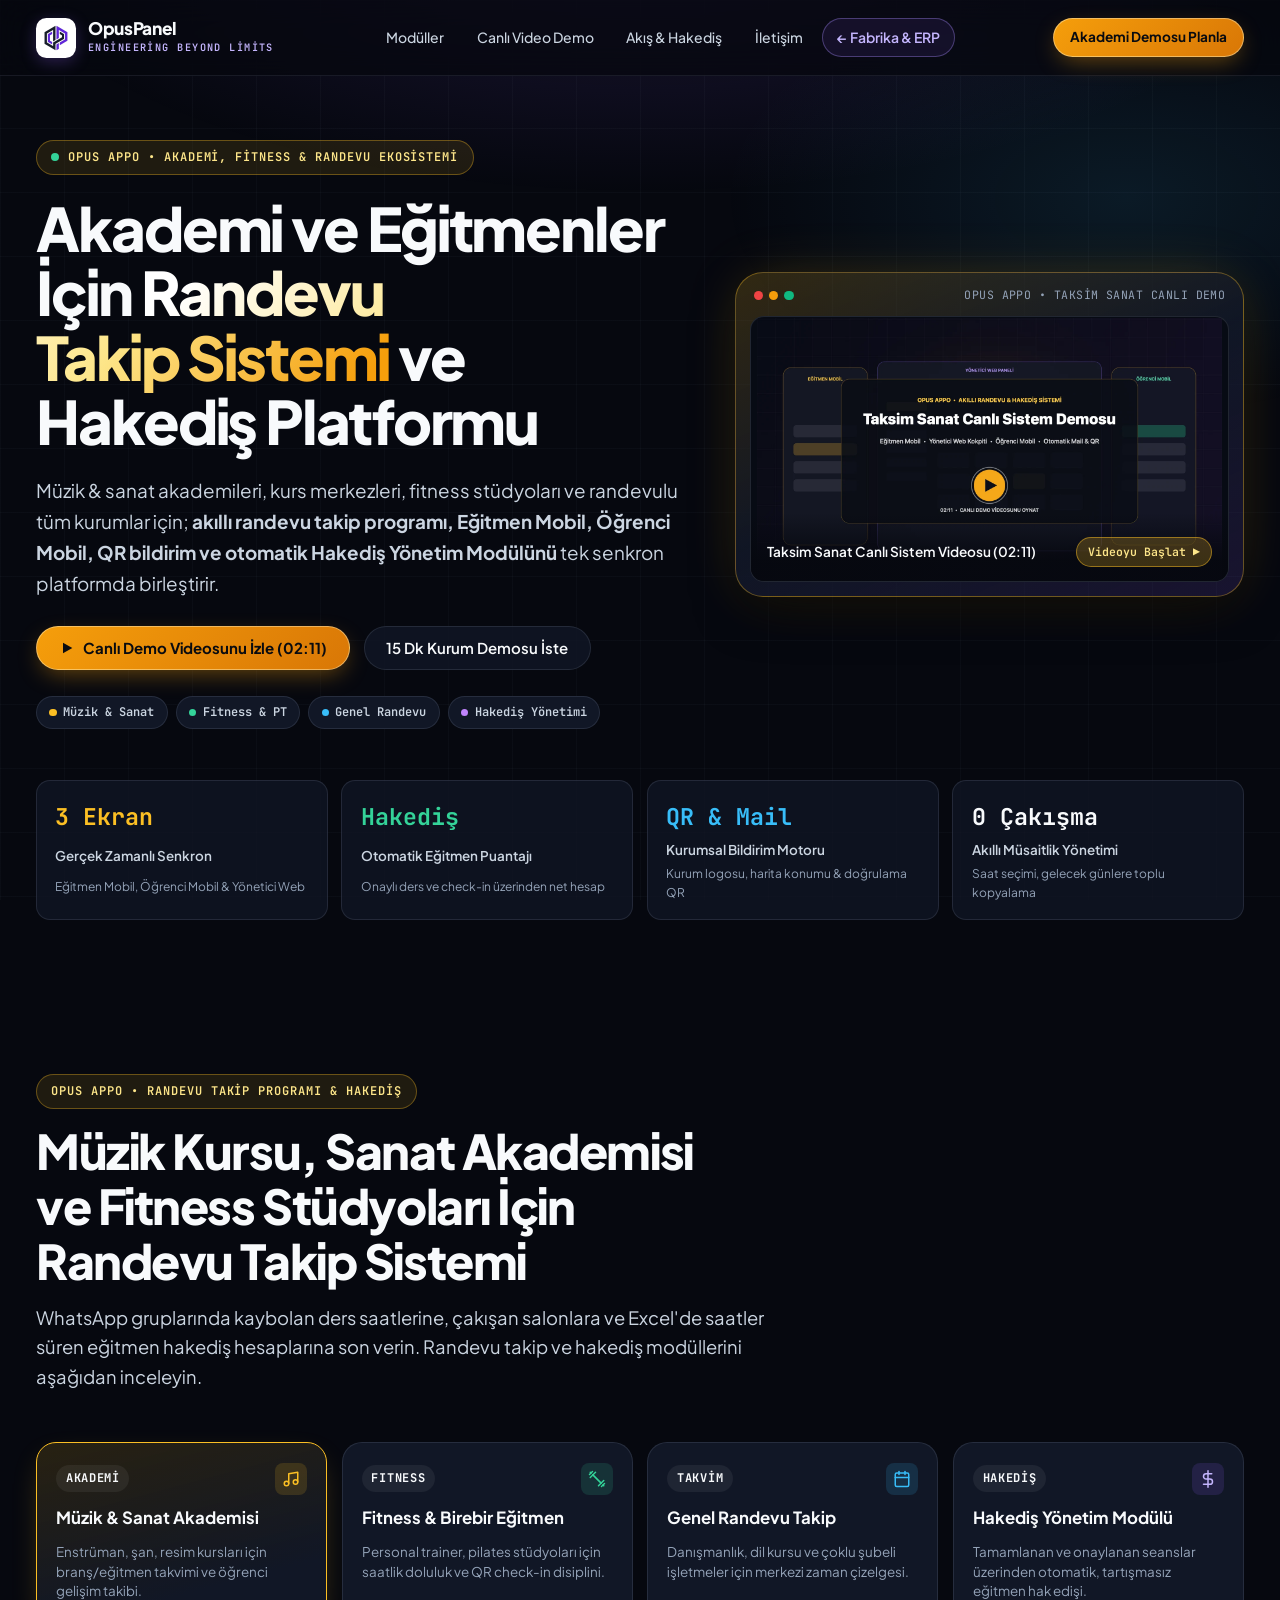
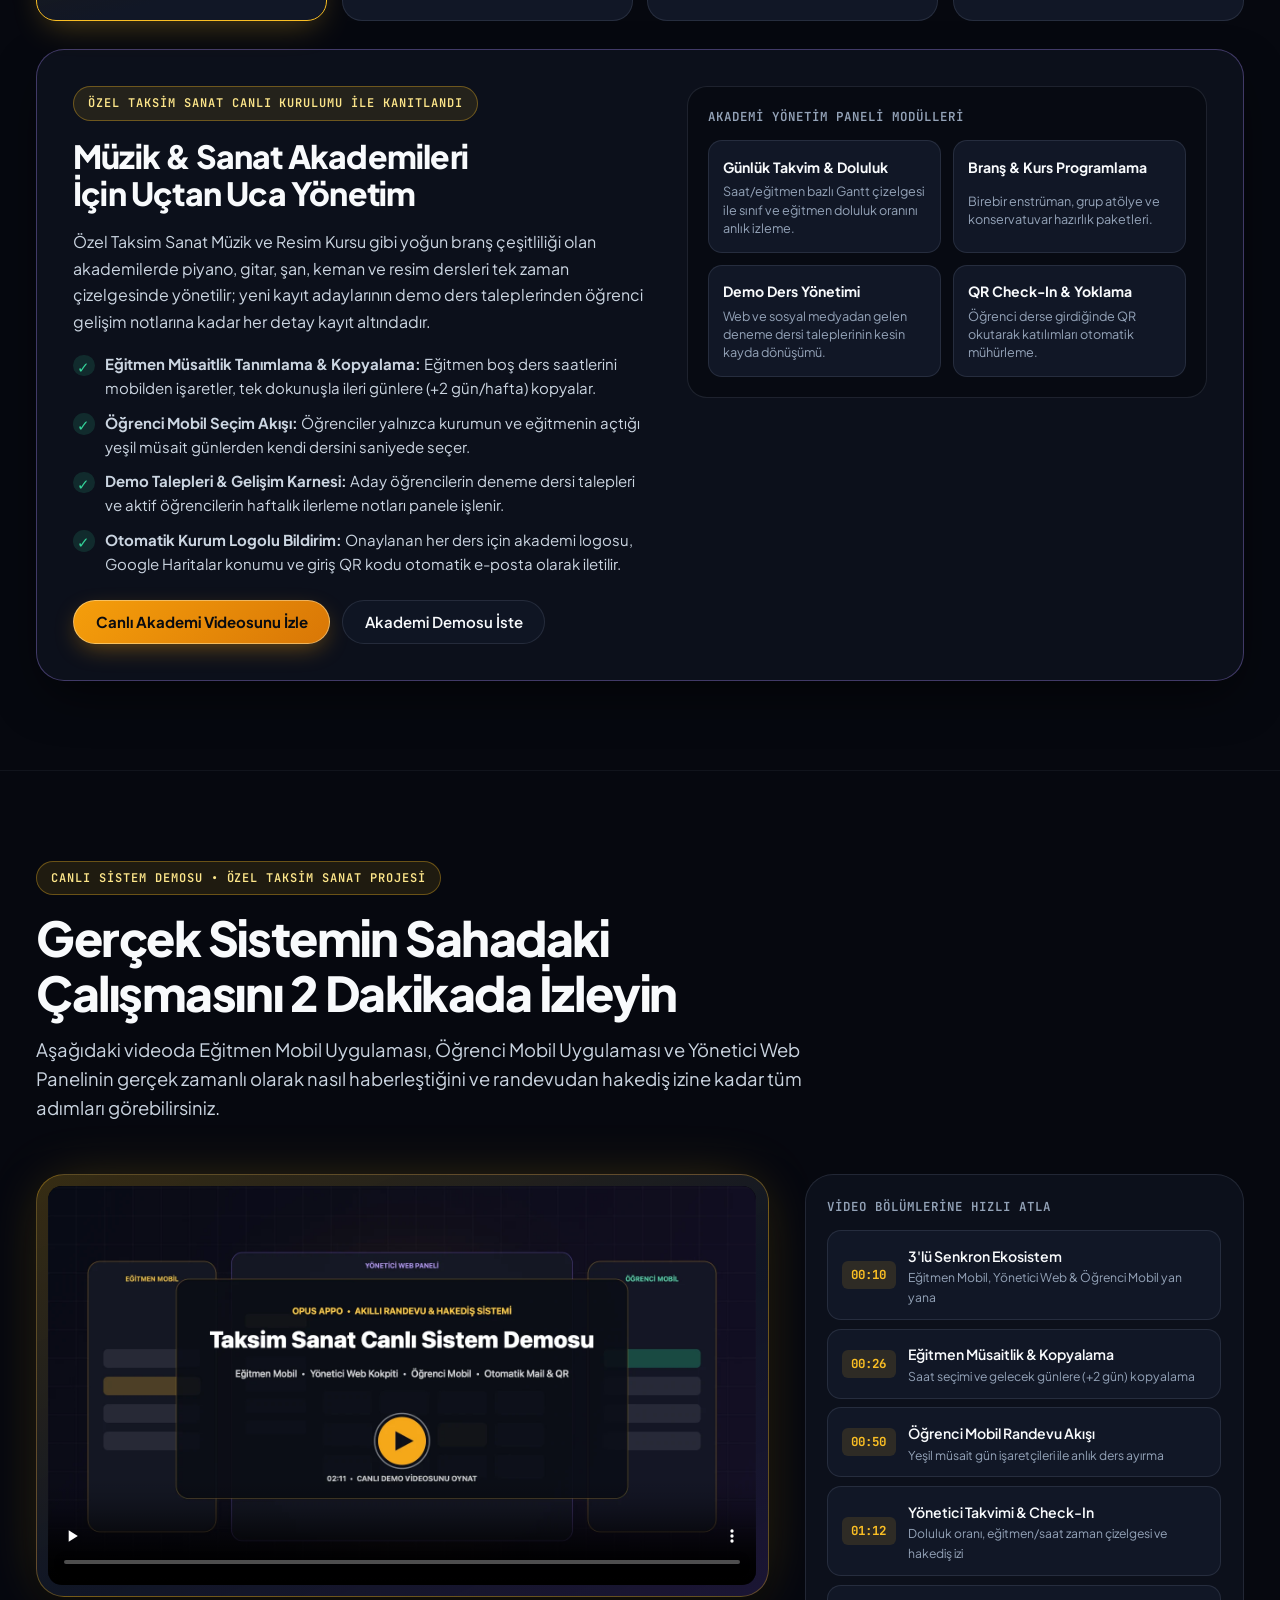
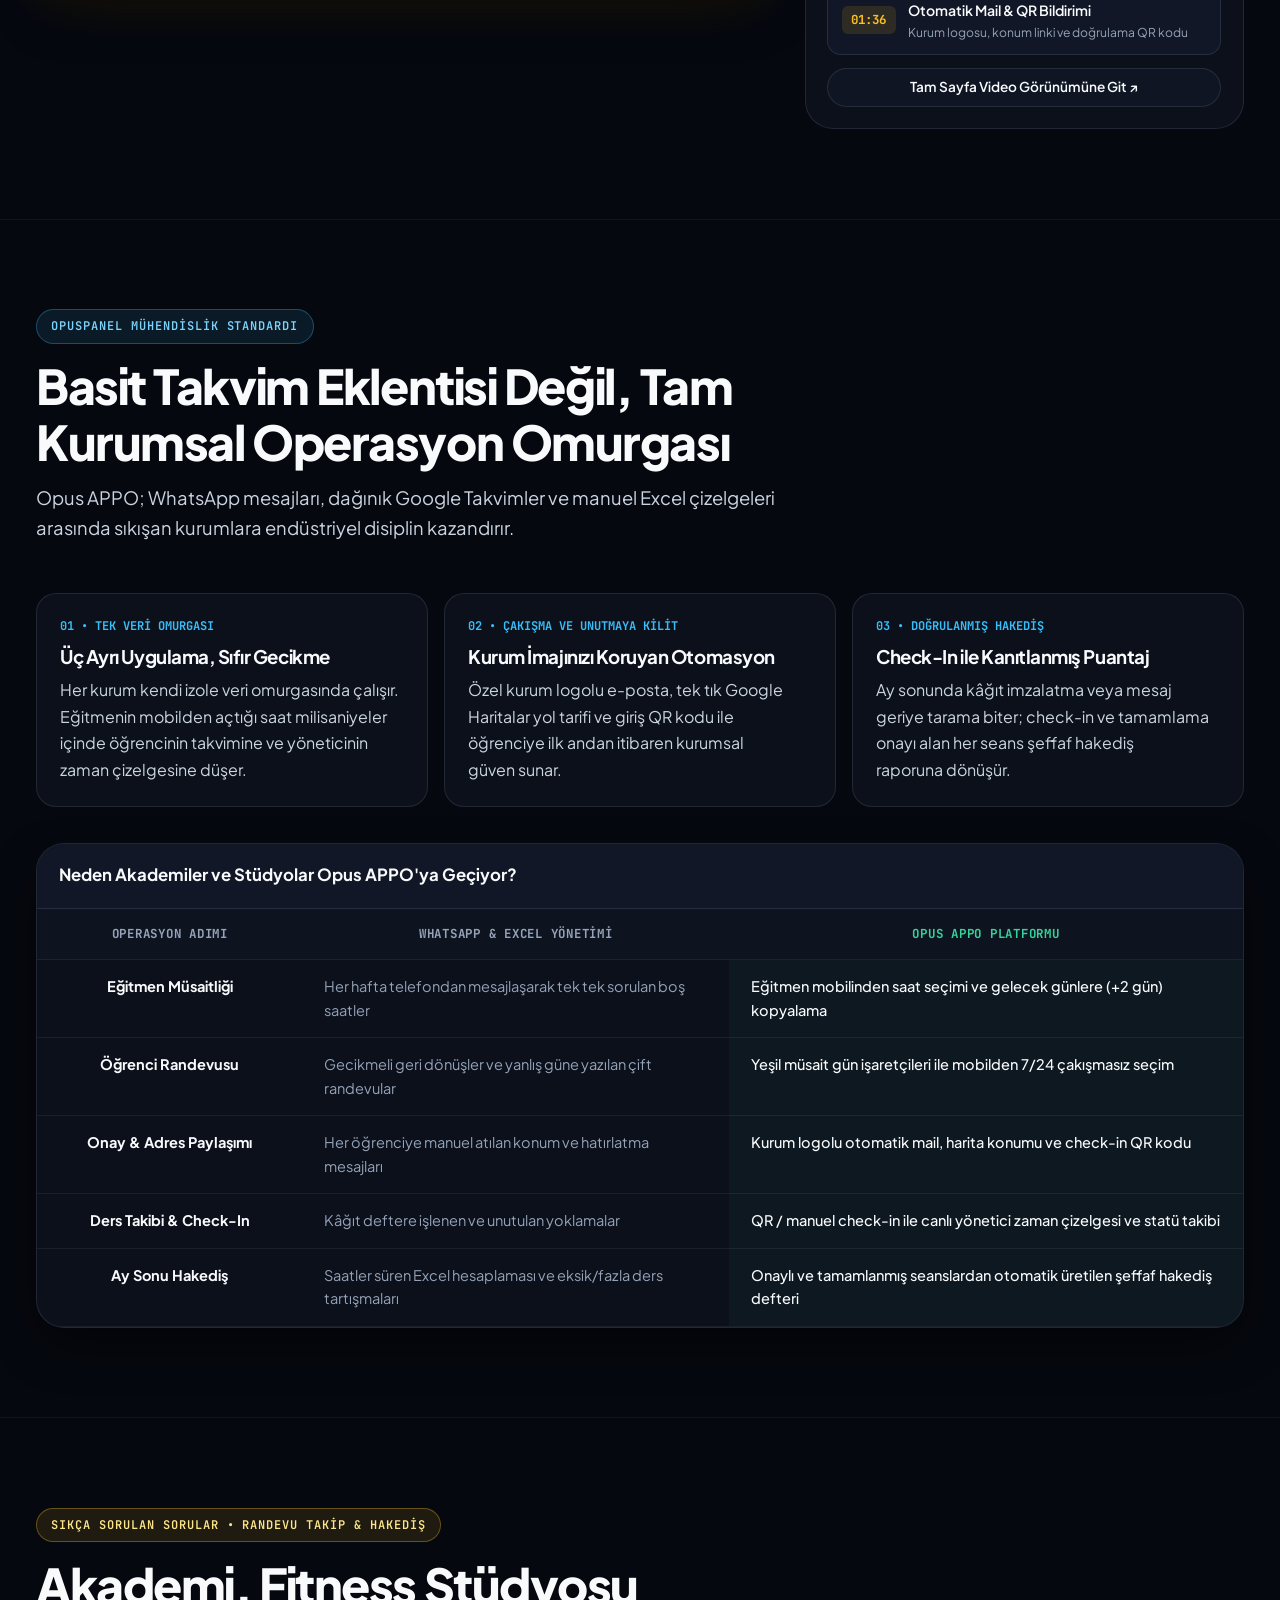
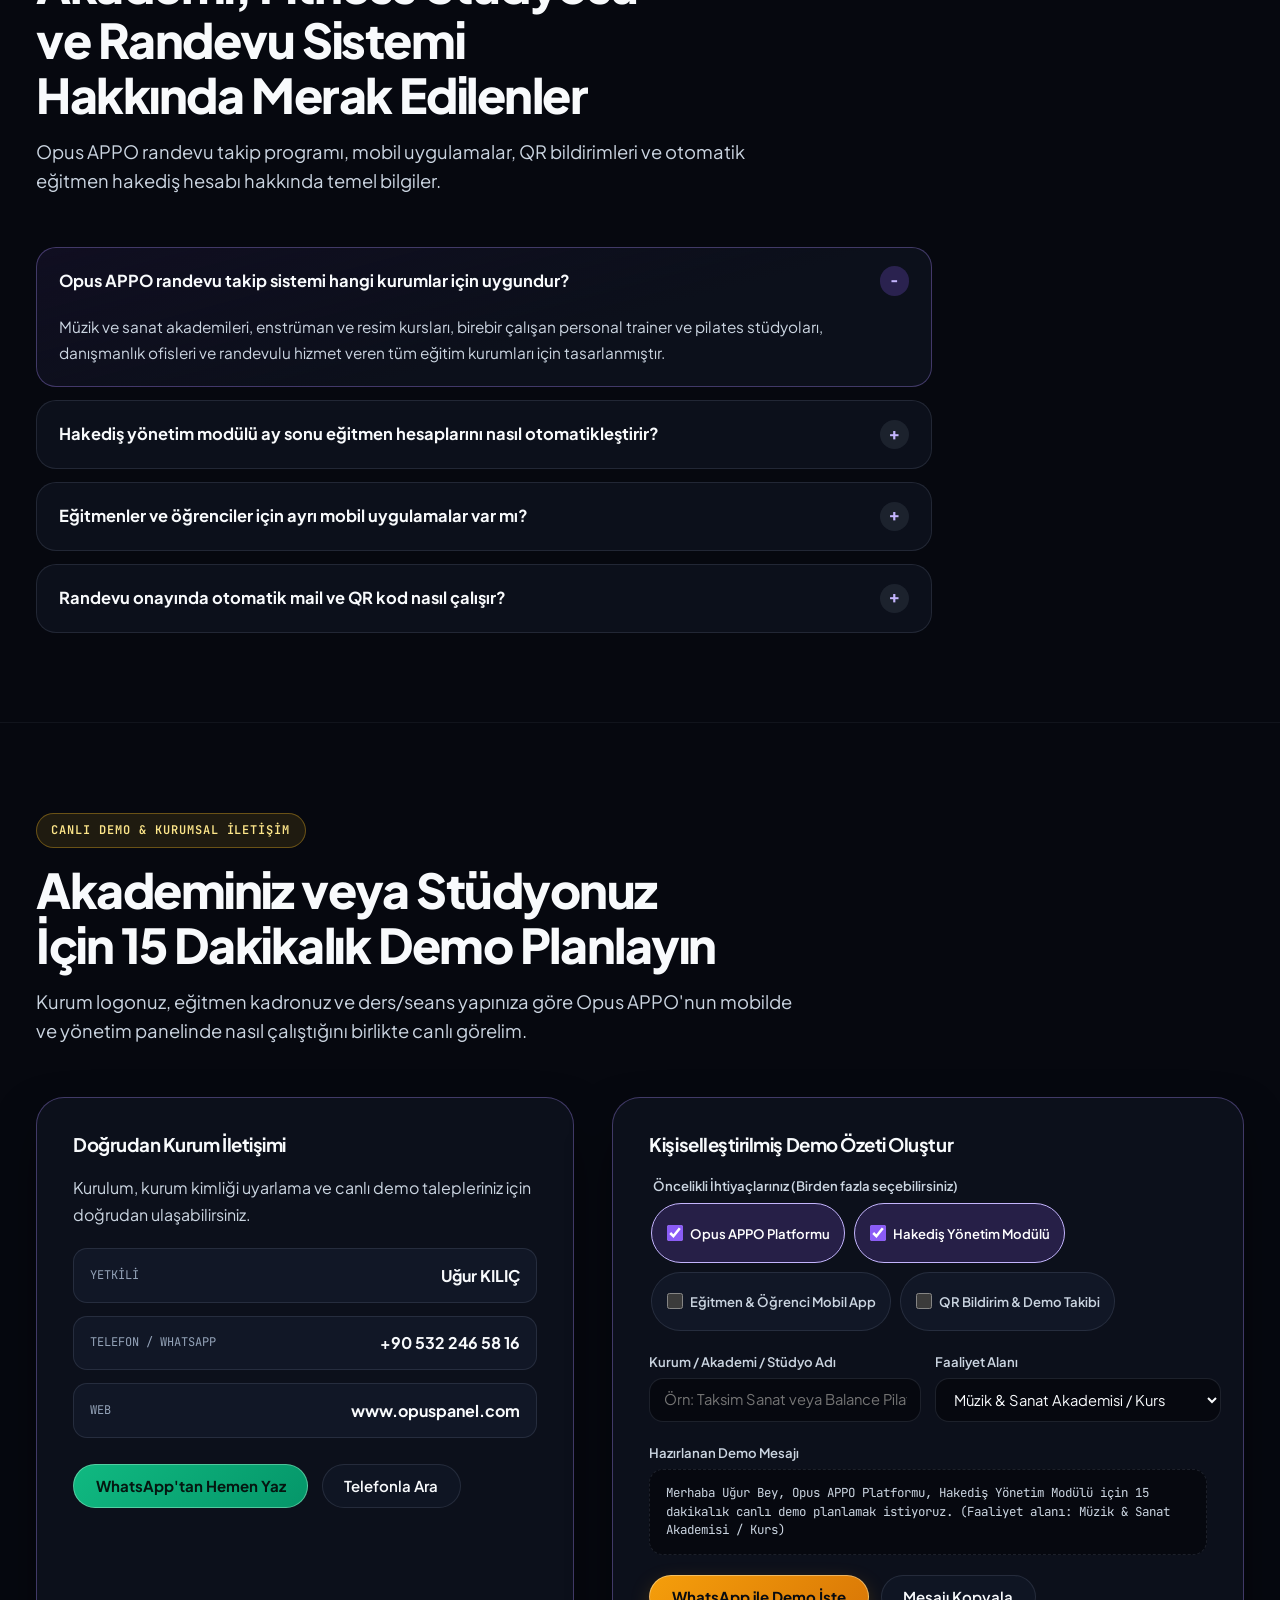
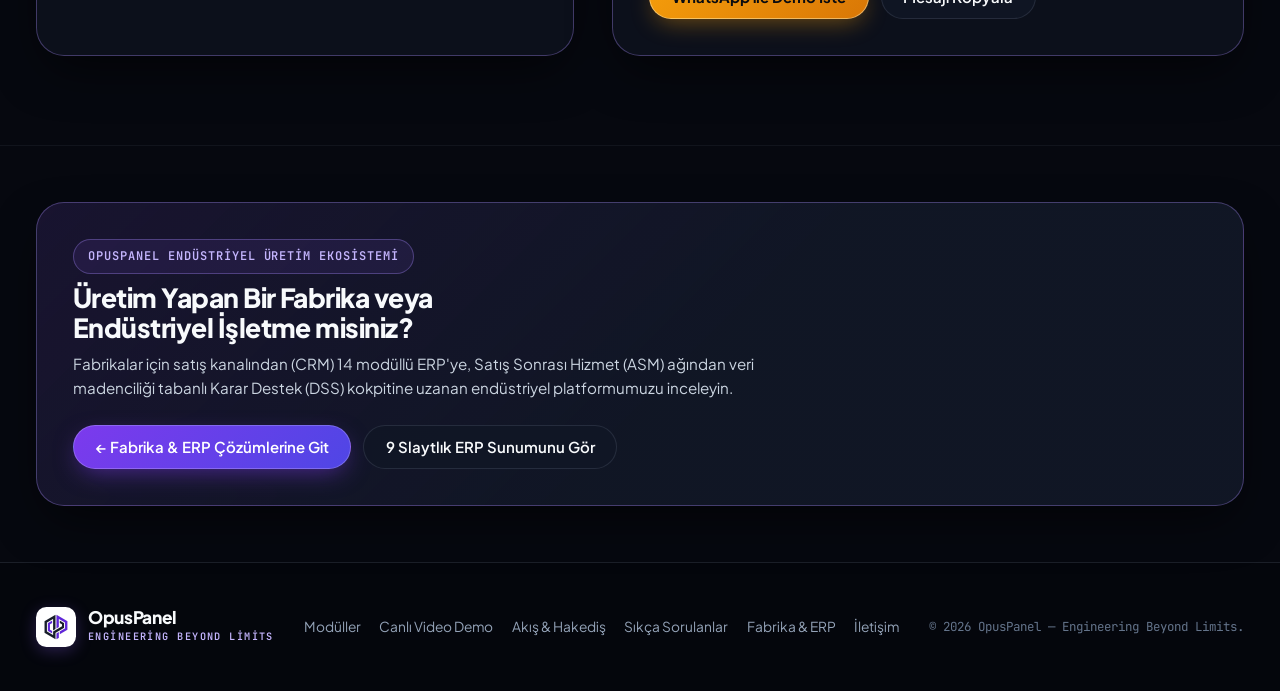
==== commit 53c3d184: "Add technical SEO, canonical tags, JSON-LD, OG cards, and FAQ sections" ====
--- a/appo/index.html
+++ b/appo/index.html
@@ -3,16 +3,103 @@
 <head>
   <meta charset="UTF-8">
   <meta name="viewport" content="width=device-width, initial-scale=1.0">
-  <title>Opus APPO — Akademi, Fitness &amp; Kurumlar İçin Randevu ve Hakediş Platformu</title>
-  <meta name="description" content="OpusPanel Opus APPO (Engineering Beyond Limits): Müzik ve sanat akademileri, kurslar, fitness eğitmenleri ve randevulu kurumlar için Eğitmen Mobil, Öğrenci Mobil, Yönetici Takvimi ve Hakediş Yönetim Modülü.">
+  <title>Opus APPO — Akademi, Fitness &amp; Kurslar İçin Randevu Takip Sistemi ve Hakediş Programı</title>
+  <meta name="description" content="OpusPanel Opus APPO (Engineering Beyond Limits): Müzik ve sanat akademileri, fitness stüdyoları, birebir eğitmenler ve kurslar için Eğitmen Mobil, Öğrenci Mobil, akıllı randevu takip programı ve otomatik hakediş yazılımı.">
+  <meta name="robots" content="index, follow, max-image-preview:large">
+  <link rel="canonical" href="https://www.opuspanel.com/appo">
   <meta name="theme-color" content="#06080f">
-  <meta property="og:title" content="Opus APPO — Randevu Takibi &amp; Hakediş Platformu | OpusPanel">
-  <meta property="og:description" content="Taksim Sanat canlı projesinde kanıtlanan 3 katmanlı senkron mimari: Eğitmen Mobil, Öğrenci Mobil, Yönetici Paneli ve Otomatik Hakediş.">
+  <meta property="og:title" content="Opus APPO — Randevu Takip Sistemi &amp; Hakediş Yazılımı | OpusPanel">
+  <meta property="og:description" content="Taksim Sanat canlı projesinde kanıtlanan 3 katmanlı senkron randevu takip programı: Eğitmen Mobil, Öğrenci Mobil, QR Bildirim ve Otomatik Hakediş.">
   <meta property="og:type" content="website">
-  <meta property="og:image" content="/assets/appo-demo-poster.webp">
+  <meta property="og:locale" content="tr_TR">
+  <meta property="og:site_name" content="OpusPanel">
+  <meta property="og:url" content="https://www.opuspanel.com/appo">
+  <meta property="og:image" content="https://www.opuspanel.com/assets/og-opuspanel-appo.jpg">
+  <meta property="og:image:width" content="1200">
+  <meta property="og:image:height" content="630">
+  <meta name="twitter:card" content="summary_large_image">
+  <meta name="twitter:title" content="Opus APPO — Akademi &amp; Stüdyo Randevu Takip Sistemi">
+  <meta name="twitter:description" content="Müzik akademileri ve fitness eğitmenleri için 3'lü senkron randevu takip programı ve otomatik hakediş yönetimi.">
+  <meta name="twitter:image" content="https://www.opuspanel.com/assets/og-opuspanel-appo.jpg">
 
   <link rel="icon" type="image/png" href="/assets/opus-emblem.png">
   <link rel="apple-touch-icon" href="/assets/opus-emblem.png">
+
+  <script type="application/ld+json">
+  {
+    "@context": "https://schema.org",
+    "@graph": [
+      {
+        "@type": "SoftwareApplication",
+        "@id": "https://www.opuspanel.com/appo#software",
+        "name": "Opus APPO — Randevu Takip Sistemi ve Hakediş Platformu",
+        "applicationCategory": "BusinessApplication",
+        "operatingSystem": "Web, Android, iOS",
+        "url": "https://www.opuspanel.com/appo",
+        "publisher": {
+          "@type": "Organization",
+          "name": "OpusPanel",
+          "url": "https://www.opuspanel.com/"
+        },
+        "featureList": [
+          "Eğitmen Müsaitlik Tanımlama ve Toplu Kopyalama",
+          "Öğrenci & Üye Mobil Randevu Takip Uygulaması",
+          "Yönetici Gantt Çizelgesi ve Çoklu Oda/Şube Doluluk",
+          "QR Check-In ve Kurum Logolu Otomatik Bildirim Maili",
+          "Onaylı Seans Üzerinden Otomatik Hakediş Yönetim Modülü"
+        ]
+      },
+      {
+        "@type": "VideoObject",
+        "name": "Opus APPO Taksim Sanat Canlı Randevu Takip & Hakediş Demo Videosu",
+        "description": "Özel Taksim Sanat Müzik ve Resim Kursu canlı kurulumunda Eğitmen Mobil, Öğrenci Mobil ve Yönetici Web Paneli ile randevu takip ve hakediş yönetimi.",
+        "thumbnailUrl": "https://www.opuspanel.com/assets/appo-demo-poster.webp",
+        "contentUrl": "https://www.opuspanel.com/videos/OpusPanelDemo.mp4",
+        "uploadDate": "2026-09-29",
+        "duration": "PT2M11S",
+        "inLanguage": "tr-TR"
+      },
+      {
+        "@type": "FAQPage",
+        "@id": "https://www.opuspanel.com/appo#faq",
+        "mainEntity": [
+          {
+            "@type": "Question",
+            "name": "Opus APPO randevu takip sistemi hangi kurumlar için uygundur?",
+            "acceptedAnswer": {
+              "@type": "Answer",
+              "text": "Müzik ve sanat akademileri, enstrüman ve resim kursları, birebir çalışan personal trainer ve pilates stüdyoları, danışmanlık ofisleri ve randevulu hizmet veren tüm eğitim kurumları için tasarlanmıştır."
+            }
+          },
+          {
+            "@type": "Question",
+            "name": "Hakediş yönetim modülü ay sonu eğitmen hesaplarını nasıl otomatikleştirir?",
+            "acceptedAnswer": {
+              "@type": "Answer",
+              "text": "Yalnızca QR check-in veya yönetici/eğitmen onayı ile tamamlanan ders ve seanslar otomatik olarak eğitmen hakediş defterine aktarılır; iptal veya gerçekleşmeyen kayıtlar karışmaz ve seçilen tarih aralığında net tutar saniyede raporlanır."
+            }
+          },
+          {
+            "@type": "Question",
+            "name": "Eğitmenler ve öğrenciler için ayrı mobil uygulamalar var mı?",
+            "acceptedAnswer": {
+              "@type": "Answer",
+              "text": "Evet. Opus APPO üç senkron katmandan oluşur: Eğitmen Mobil üzerinden müsaitlik açılır ve ileri tarihlere kopyalanır, Öğrenci Mobil yeşil müsait günleri göstererek anlık randevu aldırır, Yönetici Web Paneli ise tüm salon ve doluluğu tek ekranda yönetir."
+            }
+          },
+          {
+            "@type": "Question",
+            "name": "Randevu onayında otomatik mail ve QR kod nasıl çalışır?",
+            "acceptedAnswer": {
+              "@type": "Answer",
+              "text": "Randevu oluşturulduğu anda kurumun logosunu, Google Haritalar konum bağlantısını ve kapıda yoklama için tekil QR kodu içeren bilgilendirme e-postası otomatik olarak iletilir."
+            }
+          }
+        ]
+      }
+    ]
+  }
+  </script>
 
   <link rel="preconnect" href="https://fonts.googleapis.com">
   <link rel="preconnect" href="https://fonts.gstatic.com" crossorigin>
@@ -87,11 +174,11 @@
             </div>
 
             <h1 class="hero-title">
-              Randevu Takibinden <span class="gradient-text gradient-text--amber">Otomatik Hakedişe</span> 3'lü Senkron Güç
+              Akademi ve Eğitmenler İçin <span class="gradient-text gradient-text--amber">Randevu Takip Sistemi</span> ve Hakediş Platformu
             </h1>
 
             <p class="hero-lead">
-              Müzik &amp; sanat akademileri, kurs merkezleri, birebir çalışan fitness eğitmenleri ve tüm randevulu kurumlar için; <strong>Eğitmen Mobil, Öğrenci Mobil ve Yönetici Web Panelini Hakediş Yönetim Modülü</strong> ile canlı takvimde birleştirir.
+              Müzik &amp; sanat akademileri, kurs merkezleri, fitness stüdyoları ve randevulu tüm kurumlar için; <strong>akıllı randevu takip programı, Eğitmen Mobil, Öğrenci Mobil, QR bildirim ve otomatik Hakediş Yönetim Modülünü</strong> tek senkron platformda birleştirir.
             </p>
 
             <div class="hero-actions">
@@ -187,10 +274,10 @@
     <section class="section" id="moduller">
       <div class="container">
         <header class="section-header reveal-on-scroll">
-          <div class="eyebrow eyebrow--amber">Opus APPO • 4 Uzman Modül</div>
-          <h2 class="section-title">Akademiden Stüdyoya Her Randevulu Kuruma Göre Tasarlandı</h2>
+          <div class="eyebrow eyebrow--amber">Opus APPO • Randevu Takip Programı &amp; Hakediş</div>
+          <h2 class="section-title">Müzik Kursu, Sanat Akademisi ve Fitness Stüdyoları İçin Randevu Takip Sistemi</h2>
           <p class="section-lead">
-            WhatsApp gruplarında kaybolan ders saatlerine, çakışan salonlara ve Excel'de saatler süren eğitmen hakediş hesaplarına son verin. İhtiyacınıza uygun modülü aşağıdan inceleyin.
+            WhatsApp gruplarında kaybolan ders saatlerine, çakışan salonlara ve Excel'de saatler süren eğitmen hakediş hesaplarına son verin. Randevu takip ve hakediş modüllerini aşağıdan inceleyin.
           </p>
         </header>
 
@@ -560,6 +647,49 @@
       </div>
     </section>
 
+    <!-- Sıkça Sorulan Sorular (Opus APPO) -->
+    <section class="section" id="sss">
+      <div class="container">
+        <header class="section-header reveal-on-scroll">
+          <div class="eyebrow eyebrow--amber">Sıkça Sorulan Sorular • Randevu Takip &amp; Hakediş</div>
+          <h2 class="section-title">Akademi, Fitness Stüdyosu ve Randevu Sistemi Hakkında Merak Edilenler</h2>
+          <p class="section-lead">
+            Opus APPO randevu takip programı, mobil uygulamalar, QR bildirimleri ve otomatik eğitmen hakediş hesabı hakkında temel bilgiler.
+          </p>
+        </header>
+
+        <div class="faq-list">
+          <details class="faq-item" name="faq-appo" open>
+            <summary class="faq-summary">Opus APPO randevu takip sistemi hangi kurumlar için uygundur?</summary>
+            <p class="faq-body">
+              Müzik ve sanat akademileri, enstrüman ve resim kursları, birebir çalışan personal trainer ve pilates stüdyoları, danışmanlık ofisleri ve randevulu hizmet veren tüm eğitim kurumları için tasarlanmıştır.
+            </p>
+          </details>
+
+          <details class="faq-item" name="faq-appo">
+            <summary class="faq-summary">Hakediş yönetim modülü ay sonu eğitmen hesaplarını nasıl otomatikleştirir?</summary>
+            <p class="faq-body">
+              Yalnızca QR check-in veya yönetici/eğitmen onayı ile tamamlanan ders ve seanslar otomatik olarak eğitmen hakediş defterine aktarılır; iptal veya gerçekleşmeyen kayıtlar karışmaz ve seçilen tarih aralığında net tutar saniyede raporlanır.
+            </p>
+          </details>
+
+          <details class="faq-item" name="faq-appo">
+            <summary class="faq-summary">Eğitmenler ve öğrenciler için ayrı mobil uygulamalar var mı?</summary>
+            <p class="faq-body">
+              Evet. Opus APPO üç senkron katmandan oluşur: Eğitmen Mobil üzerinden müsaitlik açılır ve ileri tarihlere kopyalanır, Öğrenci Mobil yeşil müsait günleri göstererek anlık randevu aldırır, Yönetici Web Paneli ise tüm salon ve doluluğu tek ekranda yönetir.
+            </p>
+          </details>
+
+          <details class="faq-item" name="faq-appo">
+            <summary class="faq-summary">Randevu onayında otomatik mail ve QR kod nasıl çalışır?</summary>
+            <p class="faq-body">
+              Randevu oluşturulduğu anda kurumun logosunu, Google Haritalar konum bağlantısını ve kapıda yoklama için tekil QR kodu içeren bilgilendirme e-postası otomatik olarak iletilir.
+            </p>
+          </details>
+        </div>
+      </div>
+    </section>
+
     <!-- İletişim & 15 Dakikalık Opus APPO Demo Planlayıcı -->
     <section class="section" id="iletisim">
       <div class="container">
@@ -681,6 +811,7 @@
             <li><a href="#moduller">Modüller</a></li>
             <li><a href="#video-demo">Canlı Video Demo</a></li>
             <li><a href="#hakedis-mimarisi">Akış &amp; Hakediş</a></li>
+            <li><a href="#sss">Sıkça Sorulanlar</a></li>
             <li><a href="/">Fabrika &amp; ERP</a></li>
             <li><a href="#iletisim">İletişim</a></li>
           </ul>
--- a/styles.css
+++ b/styles.css
@@ -1121,8 +1121,8 @@
 
   .deck-stage-grid {
     display: grid;
-    grid-template-columns: minmax(0, 1.02fr) minmax(0, 0.98fr);
-    gap: clamp(1.25rem, 3vw, 2.25rem);
+    grid-template-columns: minmax(0, 1.38fr) minmax(0, 0.72fr);
+    gap: clamp(1.25rem, 3vw, 2rem);
     align-items: stretch;
   }
 
@@ -1168,43 +1168,54 @@
 
   .slide-card {
     position: relative;
-    inline-size: min(100%, 28.5rem);
+    inline-size: min(100%, 44rem);
     aspect-ratio: 595 / 842;
     border-radius: var(--radius-md);
     overflow: hidden;
-    border: 1px solid rgba(255, 255, 255, 0.14);
+    border: 1px solid rgba(255, 255, 255, 0.16);
     box-shadow: 0 24px 48px -12px rgba(0, 0, 0, 0.72);
     background: #0b1120;
     transition: transform 0.35s ease, opacity 0.35s ease, border-color 0.35s ease;
+  }
+
+  .slide-surface-btn {
+    position: relative;
+    display: block;
+    inline-size: 100%;
+    block-size: 100%;
+    padding: 0;
+    cursor: zoom-in;
   }
 
   .slide-card img {
     inline-size: 100%;
     block-size: 100%;
     object-fit: contain;
-  }
-
-  .slide-zoom-btn {
+    display: block;
+  }
+
+  .slide-zoom-badge {
     position: absolute;
-    inset-block-end: 0.75rem;
-    inset-inline-end: 0.75rem;
+    inset-block-end: 0.85rem;
+    inset-inline-end: 0.85rem;
     display: inline-flex;
     align-items: center;
     gap: 0.4rem;
     min-block-size: 2.4rem;
-    padding: 0.45rem 0.85rem;
+    padding: 0.45rem 0.9rem;
     border-radius: var(--radius-pill);
-    background: rgba(6, 8, 15, 0.86);
+    background: rgba(6, 8, 15, 0.9);
     backdrop-filter: blur(8px);
-    border: 1px solid rgba(196, 181, 253, 0.42);
-    color: var(--ink-primary);
-    font-size: 0.78rem;
+    border: 1px solid rgba(196, 181, 253, 0.5);
+    color: var(--ink-primary);
+    font-size: 0.8rem;
     font-weight: 600;
+    box-shadow: 0 8px 20px rgba(0, 0, 0, 0.45);
     transition: background-color 0.2s ease, transform 0.2s ease;
   }
 
-  .slide-zoom-btn:hover {
-    background: rgba(124, 58, 237, 0.92);
+  .slide-surface-btn:hover .slide-zoom-badge {
+    background: rgba(124, 58, 237, 0.95);
     transform: translateY(-1px);
   }
 
@@ -1387,22 +1398,23 @@
     }
 
     .slide-card {
-      inline-size: min(100%, 24rem);
+      inline-size: min(100%, 34rem);
     }
   }
 
-  /* Lightbox Modal Dialog (<dialog closedby="any">) */
+  /* Lightbox Modal Dialog (<dialog closedby="any">) — PDF Reading Viewport */
   .lightbox-dialog {
     margin: auto;
     padding: 0;
-    inline-size: min(94dvw, 68rem);
-    max-inline-size: 94dvw;
-    max-block-size: 92dvb;
+    inline-size: min(97dvw, 96rem);
+    max-inline-size: 97dvw;
+    block-size: 95dvb;
+    max-block-size: 95dvb;
     border: 1px solid var(--border-strong);
     border-radius: var(--radius-xl);
     background: var(--bg-elevated);
     color: var(--ink-primary);
-    box-shadow: 0 32px 80px rgba(0, 0, 0, 0.82);
+    box-shadow: 0 32px 80px rgba(0, 0, 0, 0.86);
     overflow: hidden;
   }
 
@@ -1412,16 +1424,17 @@
   }
 
   .lightbox-dialog::backdrop {
-    background: rgba(4, 6, 12, 0.86);
+    background: rgba(4, 6, 12, 0.9);
     backdrop-filter: blur(8px);
   }
 
   .lightbox-header {
     display: flex;
+    flex-wrap: wrap;
     align-items: center;
     justify-content: space-between;
-    gap: 1rem;
-    padding: 0.9rem 1.25rem;
+    gap: 0.75rem 1rem;
+    padding: 0.85rem 1.25rem;
     border-block-end: 1px solid var(--border-subtle);
     background: var(--bg-surface);
   }
@@ -1441,28 +1454,87 @@
     text-overflow: ellipsis;
   }
 
+  .zoom-switcher {
+    display: inline-flex;
+    flex-wrap: wrap;
+    align-items: center;
+    gap: 0.25rem;
+    padding: 0.22rem;
+    border-radius: var(--radius-pill);
+    background: rgba(6, 8, 15, 0.75);
+    border: 1px solid var(--border-subtle);
+  }
+
+  .zoom-pill {
+    min-block-size: 2.15rem;
+    padding: 0.32rem 0.78rem;
+    border-radius: var(--radius-pill);
+    font-size: 0.8rem;
+    font-weight: 600;
+    color: var(--ink-secondary);
+    transition: background-color 0.2s ease, color 0.2s ease;
+  }
+
+  .zoom-pill:hover {
+    color: var(--ink-primary);
+  }
+
+  .zoom-pill[aria-pressed="true"] {
+    background: var(--opus-violet);
+    color: #ffffff;
+  }
+
   .lightbox-body {
     overflow: auto;
-    padding: 1rem;
-    display: flex;
-    justify-content: center;
-    align-items: flex-start;
+    padding: clamp(0.75rem, 2vw, 1.5rem);
+    display: grid;
+    justify-items: center;
+    align-content: start;
     background: #060912;
   }
 
   .lightbox-img {
+    block-size: auto;
+    inline-size: min(100%, 72rem);
+    max-inline-size: 100%;
+    max-block-size: none;
+    border-radius: var(--radius-sm);
+    box-shadow: 0 22px 54px rgba(0, 0, 0, 0.72);
+    transition: inline-size 0.22s ease;
+  }
+
+  .lightbox-dialog[data-zoom="fit"] .lightbox-body {
+    align-content: center;
+  }
+
+  .lightbox-dialog[data-zoom="fit"] .lightbox-img {
     inline-size: auto;
     max-inline-size: 100%;
-    max-block-size: 74dvb;
-    block-size: auto;
-    border-radius: var(--radius-sm);
-    box-shadow: 0 18px 44px rgba(0, 0, 0, 0.65);
-    transition: max-block-size 0.25s ease, inline-size 0.25s ease;
-  }
-
-  .lightbox-dialog.is-zoomed .lightbox-img {
+    max-block-size: 76dvb;
+  }
+
+  .lightbox-dialog[data-zoom="detail"] .lightbox-body {
+    justify-items: start;
+  }
+
+  .lightbox-dialog[data-zoom="detail"] .lightbox-img {
+    inline-size: max(100%, 92rem);
+    max-inline-size: none;
     max-block-size: none;
-    inline-size: min(100%, 58rem);
+    margin-inline: auto;
+  }
+
+  @media (max-width: 720px) {
+    .lightbox-title {
+      font-size: 0.9rem;
+    }
+
+    .lightbox-dialog {
+      inline-size: 98dvw;
+      max-inline-size: 98dvw;
+      block-size: 96dvb;
+      max-block-size: 96dvb;
+    }
   }
 
   .lightbox-footer {
@@ -1983,6 +2055,70 @@
     flex-wrap: wrap;
     gap: 0.75rem;
     align-items: center;
+  }
+
+  /* Semantic FAQ Disclosures (<details name="...">) */
+  .faq-list {
+    display: grid;
+    gap: 0.85rem;
+    max-inline-size: 56rem;
+  }
+
+  .faq-item {
+    border-radius: var(--radius-lg);
+    border: 1px solid var(--border-subtle);
+    background: var(--bg-elevated);
+    transition: border-color 0.2s ease, background-color 0.2s ease;
+  }
+
+  .faq-item[open] {
+    border-color: var(--border-strong);
+    background: linear-gradient(165deg var(--in-oklab), rgba(139, 92, 246, 0.08), var(--bg-elevated) 60%);
+  }
+
+  .faq-summary {
+    display: flex;
+    align-items: center;
+    justify-content: space-between;
+    gap: 1rem;
+    padding: 1.15rem 1.35rem;
+    font-size: 1.03rem;
+    font-weight: 700;
+    color: var(--ink-primary);
+    cursor: pointer;
+    list-style: none;
+  }
+
+  .faq-summary::-webkit-details-marker {
+    display: none;
+  }
+
+  .faq-summary::after {
+    content: '+';
+    display: inline-grid;
+    place-items: center;
+    inline-size: 1.85rem;
+    block-size: 1.85rem;
+    border-radius: 50%;
+    background: rgba(148, 163, 184, 0.12);
+    color: var(--opus-violet-bright);
+    font-family: var(--font-mono);
+    font-size: 1.1rem;
+    font-weight: 700;
+    flex-shrink: 0;
+    transition: transform 0.2s ease, background-color 0.2s ease;
+  }
+
+  .faq-item[open] .faq-summary::after {
+    content: '−';
+    background: rgba(139, 92, 246, 0.24);
+  }
+
+  .faq-body {
+    padding: 0 1.35rem 1.25rem;
+    color: var(--ink-secondary);
+    font-size: 0.96rem;
+    line-height: 1.68;
   }
 }
 
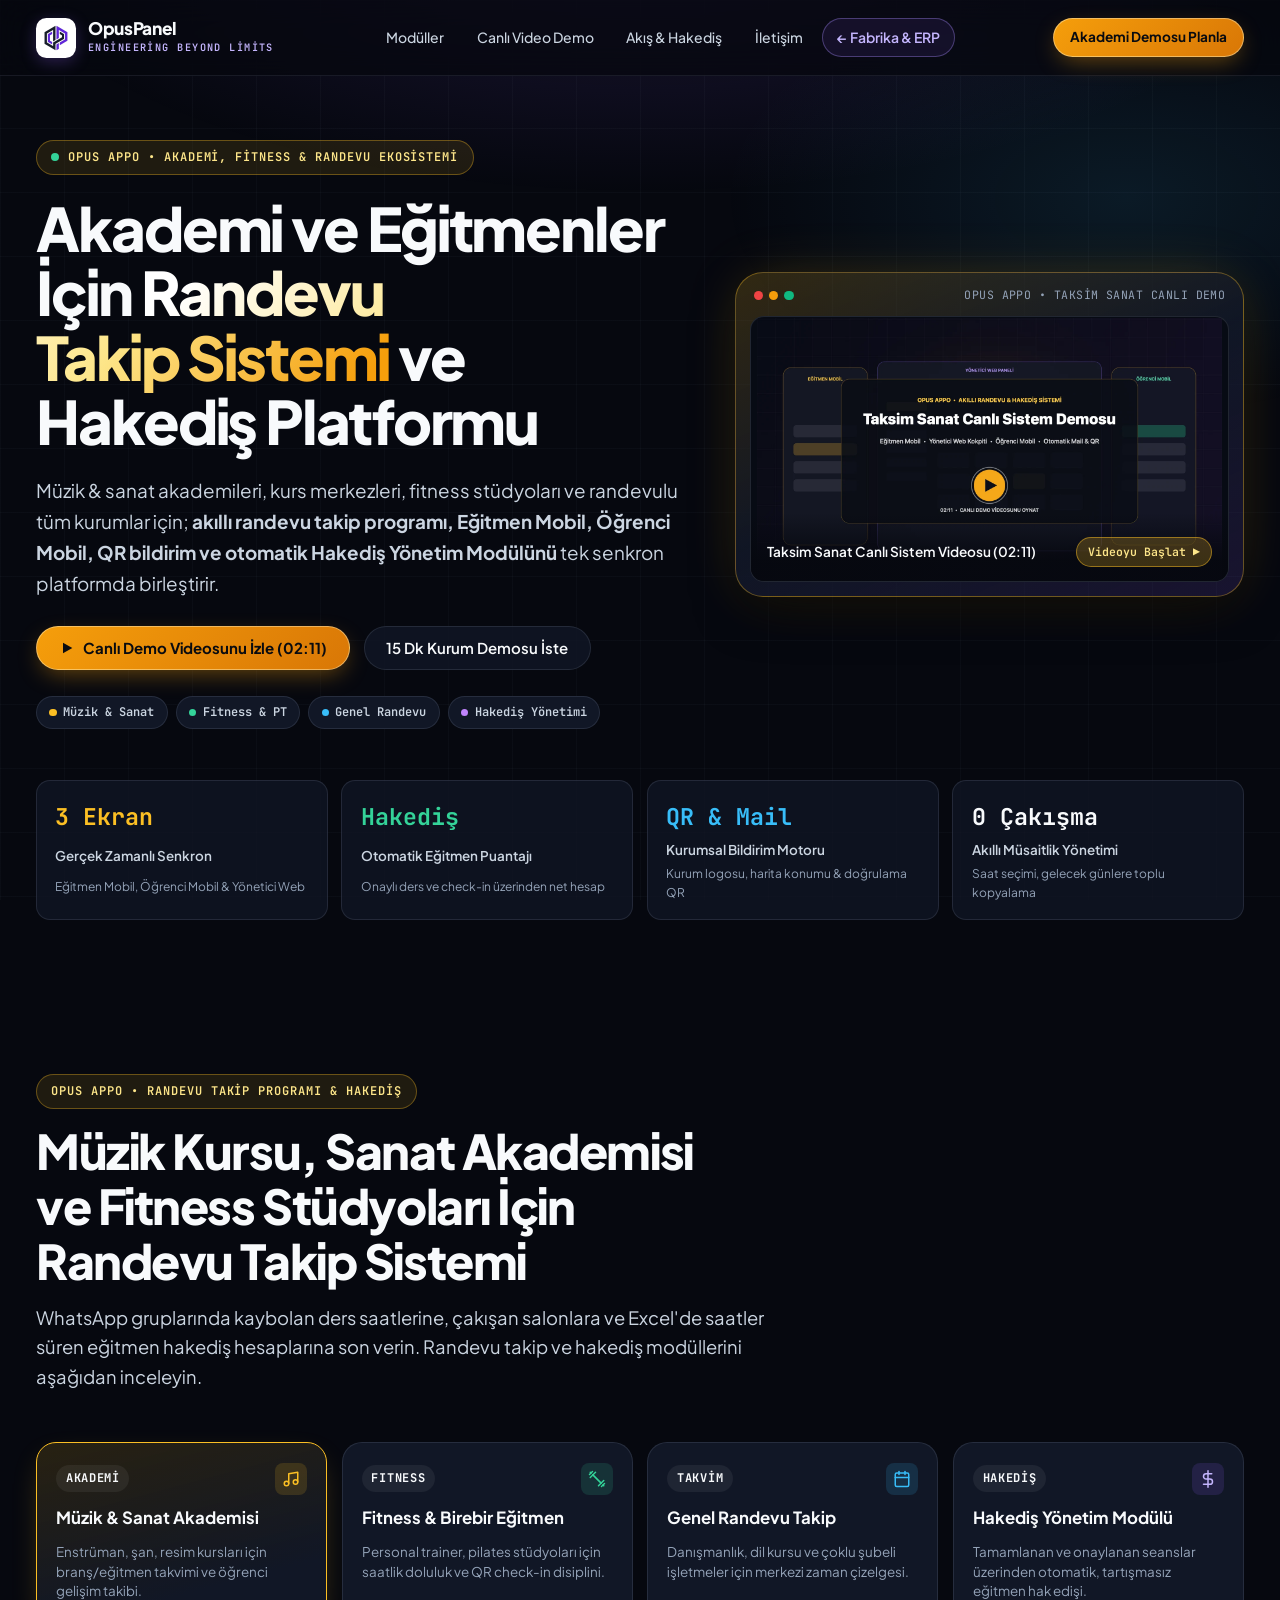
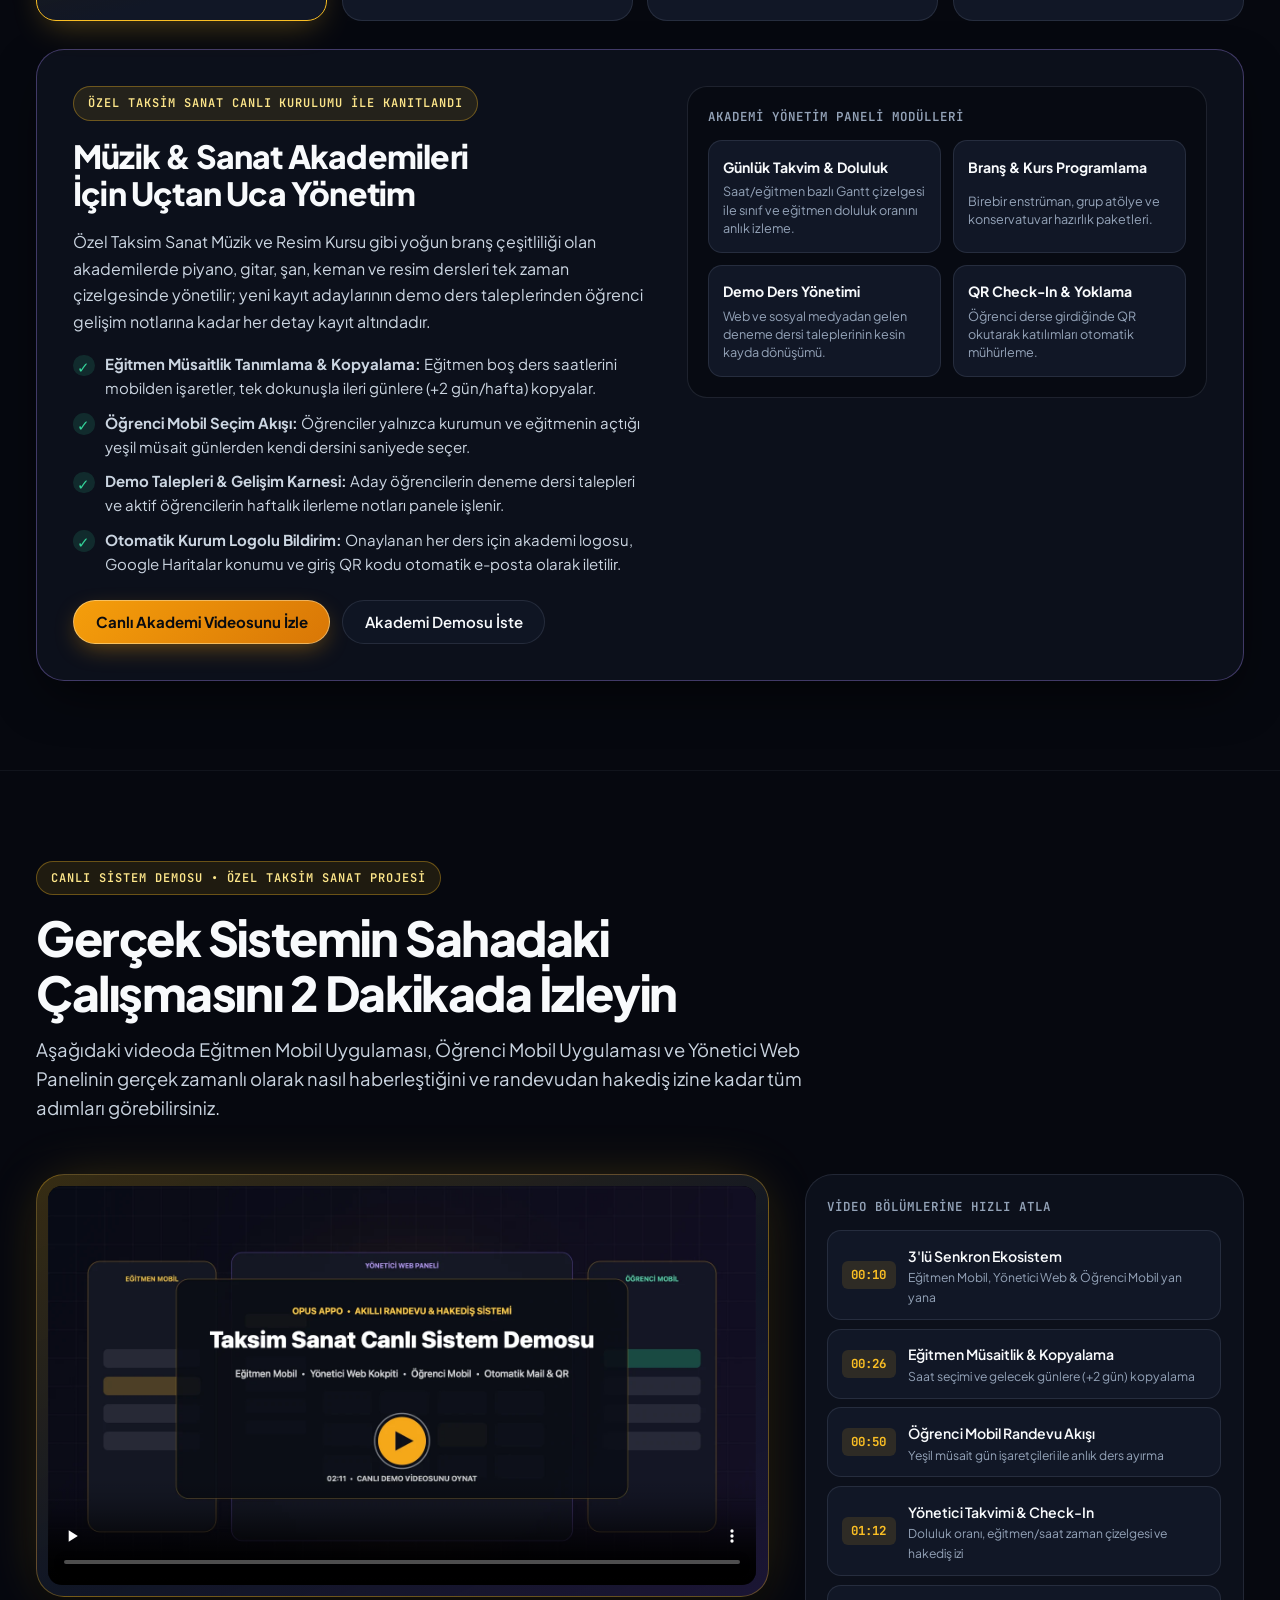
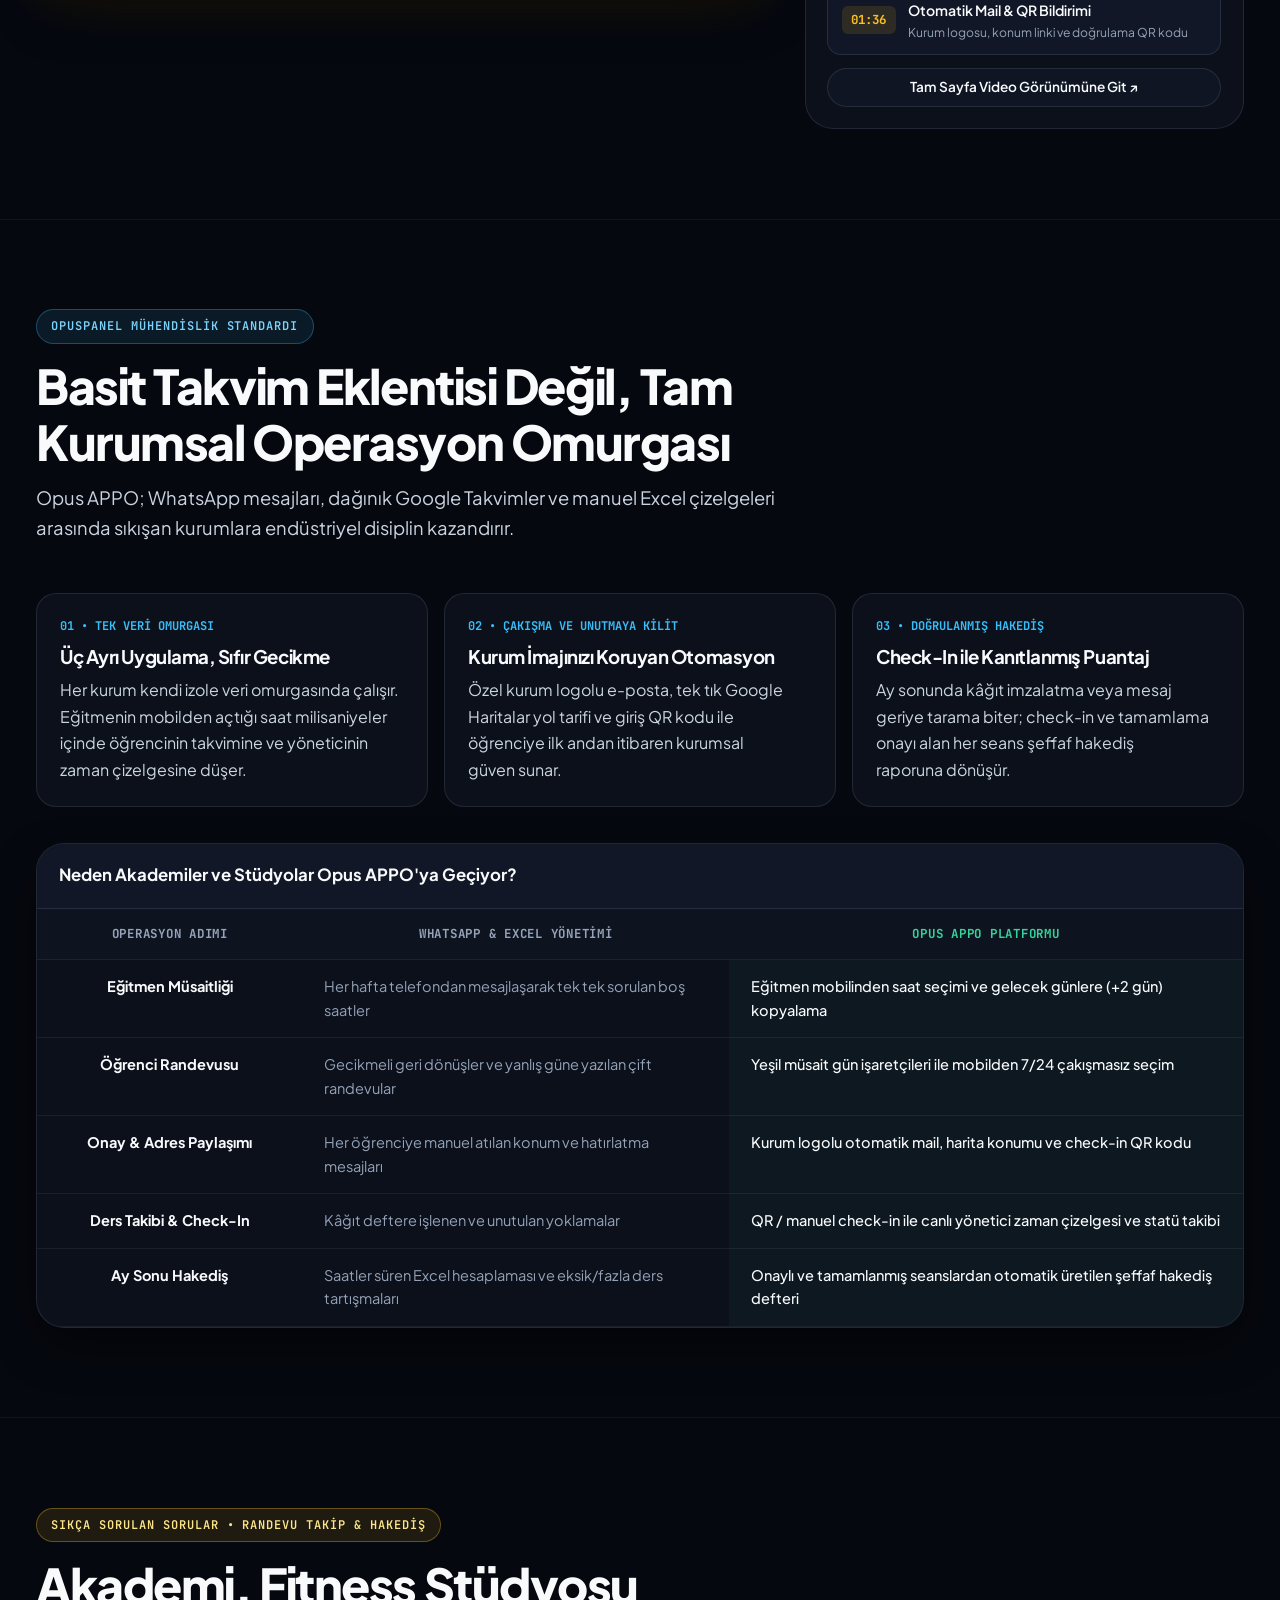
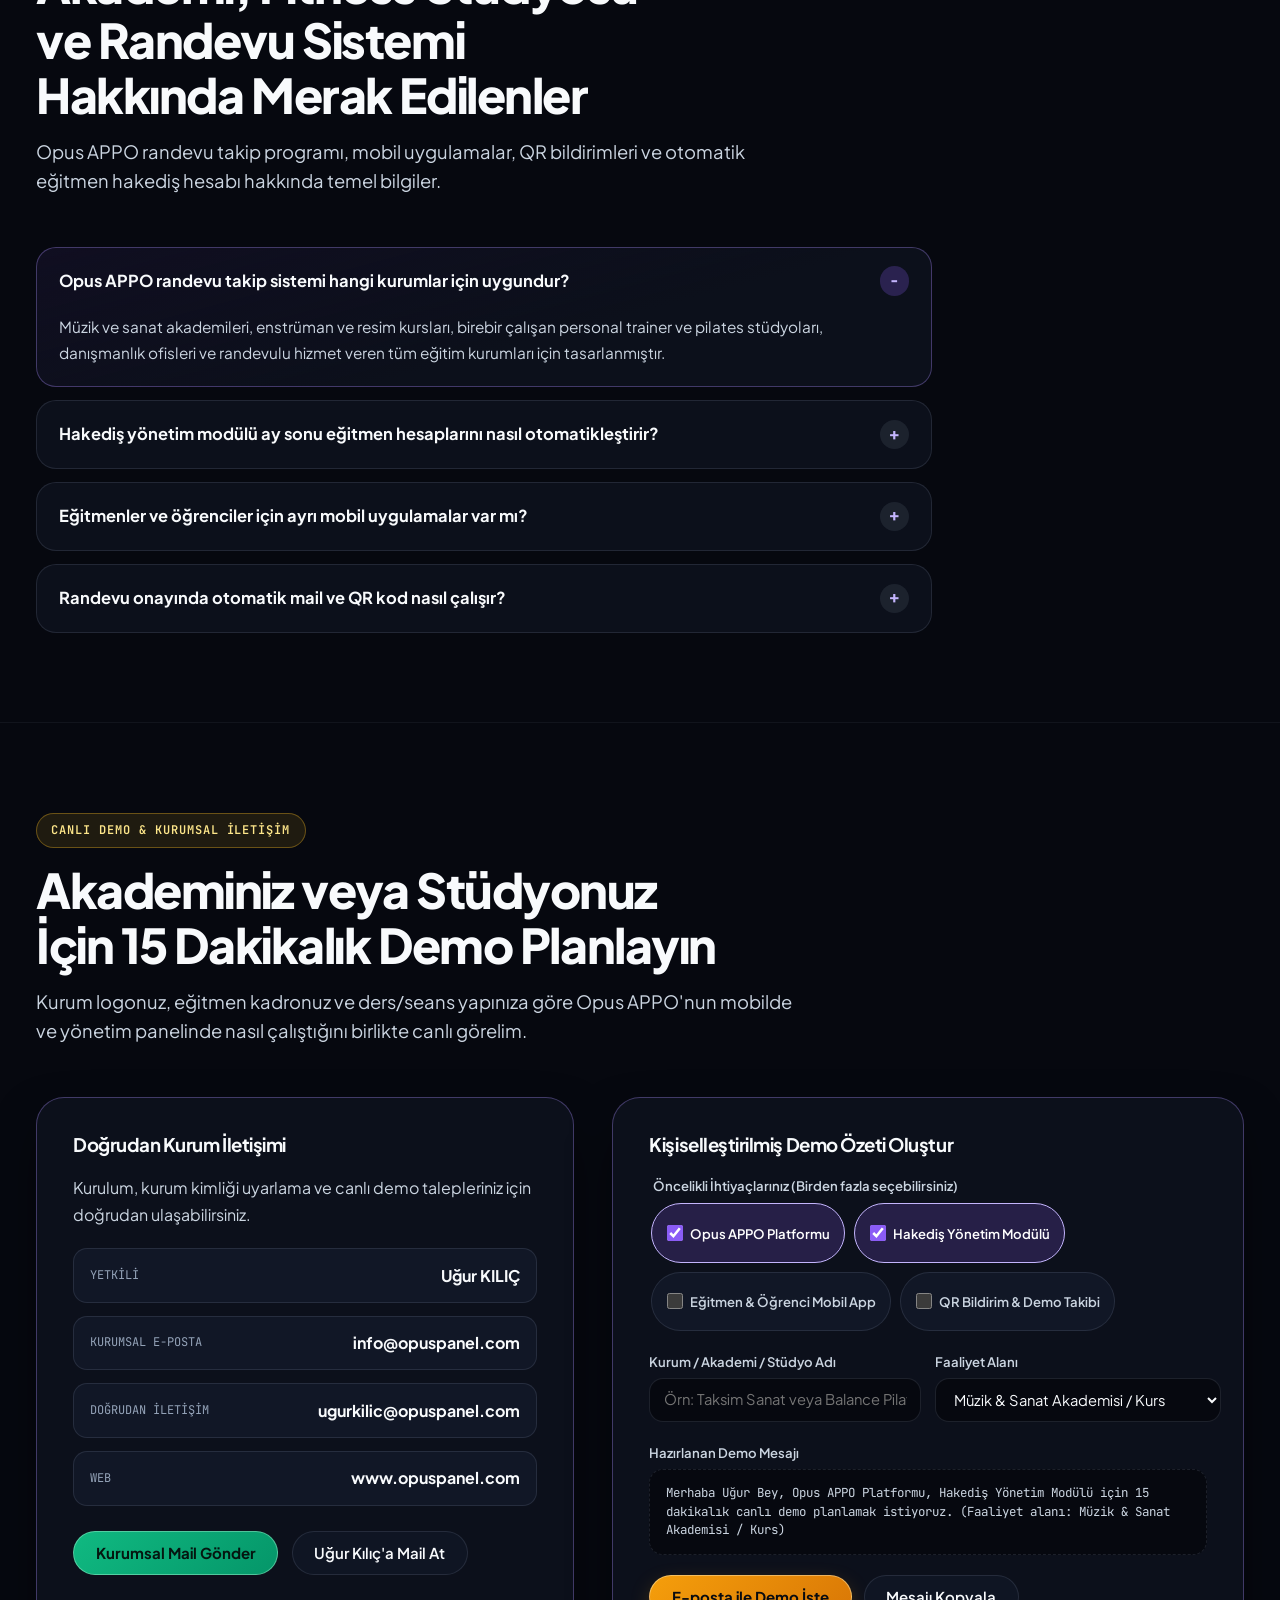
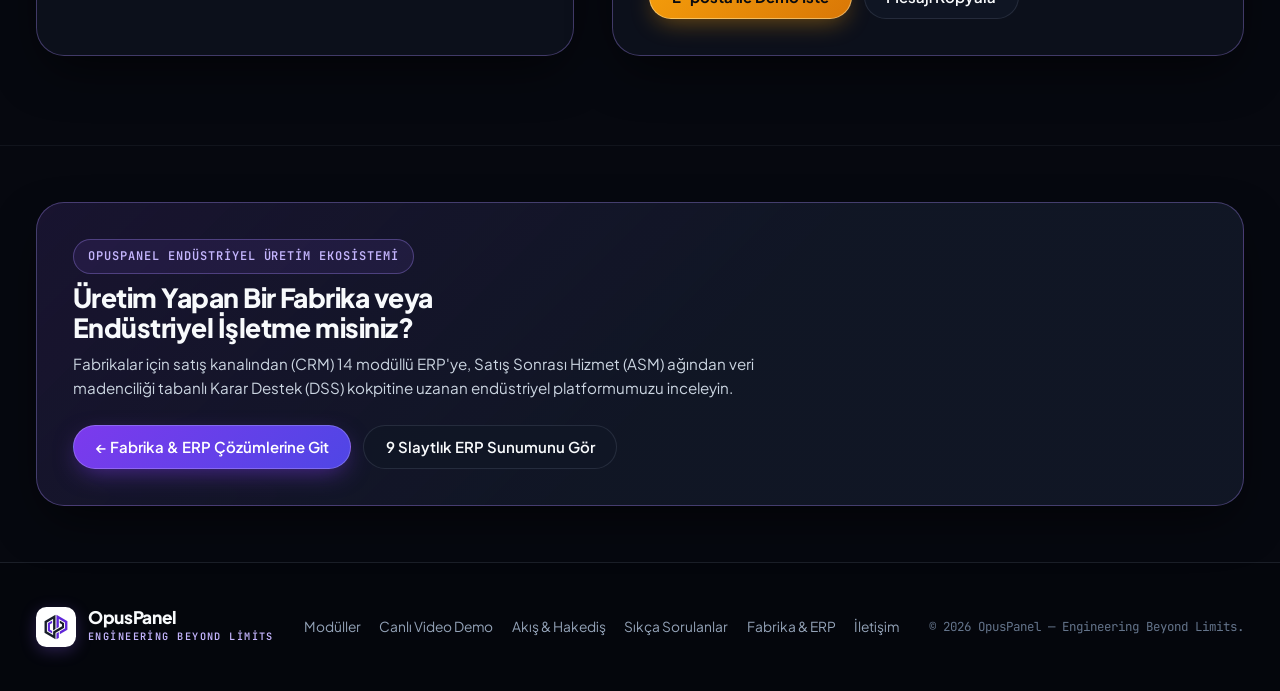
==== commit 3da2fb95: "Replace phone/WhatsApp contact details with active OpusPanel emails" ====
--- a/appo/index.html
+++ b/appo/index.html
@@ -39,7 +39,8 @@
         "publisher": {
           "@type": "Organization",
           "name": "OpusPanel",
-          "url": "https://www.opuspanel.com/"
+          "url": "https://www.opuspanel.com/",
+          "email": "info@opuspanel.com"
         },
         "featureList": [
           "Eğitmen Müsaitlik Tanımlama ve Toplu Kopyalama",
@@ -713,8 +714,12 @@
                 <span class="contact-row-val">Uğur KILIÇ</span>
               </div>
               <div class="contact-row">
-                <span class="contact-row-label">Telefon / WhatsApp</span>
-                <a href="tel:+905322465816" class="contact-row-val">+90 532 246 58 16</a>
+                <span class="contact-row-label">Kurumsal E-posta</span>
+                <a href="mailto:info@opuspanel.com" class="contact-row-val">info@opuspanel.com</a>
+              </div>
+              <div class="contact-row">
+                <span class="contact-row-label">Doğrudan İletişim</span>
+                <a href="mailto:ugurkilic@opuspanel.com" class="contact-row-val">ugurkilic@opuspanel.com</a>
               </div>
               <div class="contact-row">
                 <span class="contact-row-label">Web</span>
@@ -722,12 +727,12 @@
               </div>
             </div>
             <div class="hero-actions">
-              <a href="https://wa.me/905322465816" target="_blank" rel="noopener noreferrer" class="btn btn--emerald">WhatsApp'tan Hemen Yaz</a>
-              <a href="tel:+905322465816" class="btn btn--ghost">Telefonla Ara</a>
-            </div>
-          </div>
-
-          <form class="planner-card" id="demoPlannerForm" data-default-product="Opus APPO Platformu" novalidate>
+              <a href="mailto:info@opuspanel.com?subject=Opus%20APPO%20Bilgi%20ve%20Demo%20Talebi" class="btn btn--emerald">Kurumsal Mail Gönder</a>
+              <a href="mailto:ugurkilic@opuspanel.com?subject=Opus%20APPO%20Kurum%20%C4%B0leti%C5%9Fimi" class="btn btn--ghost">Uğur Kılıç'a Mail At</a>
+            </div>
+          </div>
+
+          <form class="planner-card" id="demoPlannerForm" action="mailto:info@opuspanel.com" data-default-product="Opus APPO Platformu" novalidate>
             <h3>Kişiselleştirilmiş Demo Özeti Oluştur</h3>
 
             <fieldset class="field" style="border: 0; padding: 0;">
@@ -764,7 +769,7 @@
             </div>
 
             <div class="planner-actions">
-              <button type="submit" class="btn btn--amber">WhatsApp ile Demo İste</button>
+              <button type="submit" class="btn btn--amber">E-posta ile Demo İste</button>
               <button type="button" class="btn btn--ghost" id="copyBriefBtn">Mesajı Kopyala</button>
               <span class="copy-status" id="copyStatus" aria-live="polite"></span>
             </div>
--- a/styles.css
+++ b/styles.css
@@ -1790,6 +1790,7 @@
 
   .contact-row {
     display: flex;
+    flex-wrap: wrap;
     align-items: center;
     justify-content: space-between;
     gap: 0.75rem;
@@ -1809,6 +1810,13 @@
   .contact-row-val {
     font-weight: 700;
     color: var(--ink-primary);
+    overflow-wrap: anywhere;
+  }
+
+  a.contact-row-val:hover {
+    color: var(--opus-emerald);
+    text-decoration: underline;
+    text-underline-offset: 0.2em;
   }
 
   .checkbox-pills {
